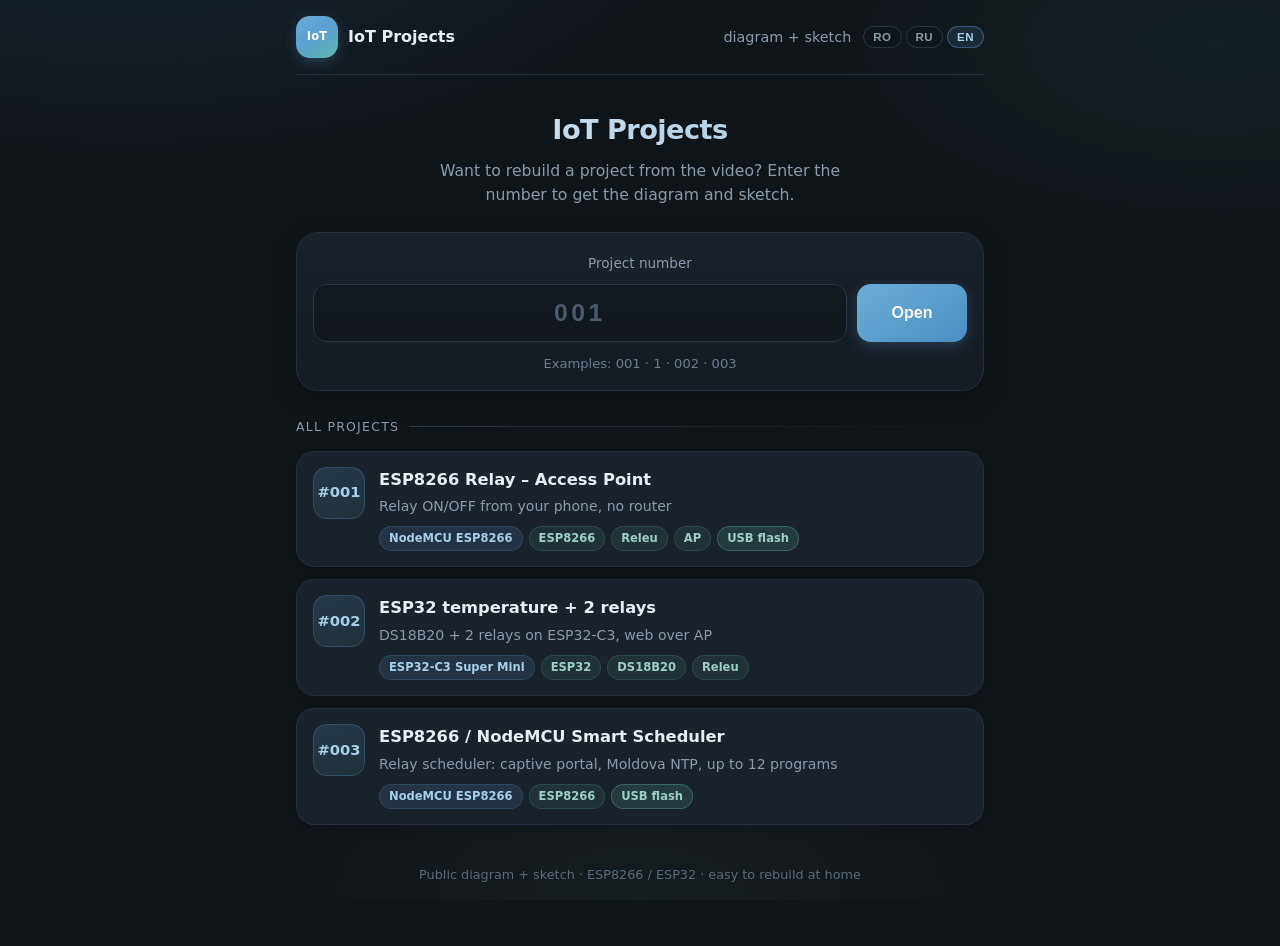
==== index.html @ 9545fb59 "Site: limbi RO, RU, EN cu selector în antet" ====
<!DOCTYPE html>
<html lang="ro">
<head>
  <meta charset="UTF-8" />
  <meta name="viewport" content="width=device-width, initial-scale=1" />
  <title>Proiecte IoT – schemă + sketch ESP</title>
  <meta name="description" content="Proiecte IoT de reprodus: schemă de cablare și sketch Arduino/ESP gata de upload. Introdu numărul proiectului din video." />
  <meta property="og:title" content="Proiecte IoT – #001 #002 #003…" />
  <meta property="og:description" content="Schemă + sketch ESP ca să reproduci proiectele din video" />
  <link rel="stylesheet" href="styles.css" />
</head>
<body>
  <div class="wrap">
    <header id="site-header"></header>

    <!-- HUB -->
    <div id="view-hub" class="view active">
      <section class="hero">
        <h1 data-i18n="hubTitle">Proiecte IoT</h1>
        <p data-i18n="hubLead">Vrei să reproduci un proiect din video? Introdu numărul și primești schema + sketch-ul.</p>
      </section>

      <div class="num-box">
        <label for="project-number" data-i18n="numLabel">Număr proiect</label>
        <div class="num-row">
          <input
            id="project-number"
            type="text"
            inputmode="numeric"
            autocomplete="off"
            placeholder="001"
            maxlength="6"
            data-i18n-aria="numAria"
            aria-label="Număr proiect"
          />
          <button type="button" id="btn-go" data-i18n="open">Deschide</button>
        </div>
        <p class="num-hint" data-i18n="examples">Exemple: 001 · 1 · 002 · 003</p>
        <p class="num-error" id="num-error"></p>
      </div>

      <div class="section-title" data-i18n="allProjects">Toate proiectele</div>
      <div class="list" id="project-list"></div>

      <p class="foot" data-i18n="foot">Schemă + sketch public · ESP8266 / ESP32 · reprodus ușor acasă</p>
    </div>

    <!-- PROJECT (filled by JS) -->
    <div id="view-project" class="view"></div>
  </div>

  <script src="projects-data.js"></script>
  <script src="i18n.js"></script>
  <script src="flash.js"></script>
  <script src="app.js"></script>
</body>
</html>
---- styles.css ----
:root {
  /* Paletă calmă, placută — slate + teal + sage */
  --bg: #0f1419;
  --bg-soft: #141b22;
  --card: #1a222c;
  --card-hover: #1f2936;
  --border: #2a3544;
  --border-soft: #243040;
  --text: #e8eef4;
  --muted: #8b9aab;
  --accent: #5b9fd4;
  --accent-soft: rgba(91, 159, 212, 0.14);
  --accent-strong: #4a8fc4;
  --teal: #5eb8a8;
  --sage: #8fbc8f;
  --amber: #d4a574;
  --pink: #d4849a;
  --green: #6bbf8a;
  --radius: 18px;
  --shadow: 0 8px 28px rgba(0, 0, 0, 0.22);
  font-family: "Segoe UI", system-ui, -apple-system, sans-serif;
}

* { box-sizing: border-box; }
html, body { margin: 0; padding: 0; }

body {
  background: var(--bg);
  color: var(--text);
  line-height: 1.55;
  min-height: 100vh;
  /* fundal lin — două nuanțe foarte blânde */
  background-image:
    radial-gradient(ellipse 80% 50% at 10% -10%, rgba(91, 159, 212, 0.12), transparent 55%),
    radial-gradient(ellipse 60% 40% at 95% 5%, rgba(94, 184, 168, 0.08), transparent 50%),
    radial-gradient(ellipse 50% 35% at 50% 100%, rgba(143, 188, 143, 0.05), transparent 55%);
  background-attachment: fixed;
}

a { color: var(--accent); text-decoration: none; }
a:hover { text-decoration: underline; }

.wrap {
  max-width: 720px;
  margin: 0 auto;
  padding: 0 16px 48px;
  position: relative;
}

/* Header */
.top {
  display: flex;
  align-items: center;
  justify-content: space-between;
  gap: 12px;
  padding: 16px 0;
  border-bottom: 1px solid var(--border-soft);
  margin-bottom: 22px;
}
.brand {
  display: flex;
  align-items: center;
  gap: 10px;
  color: inherit;
  font-weight: 700;
  text-decoration: none;
}
.brand:hover { text-decoration: none; }
.logo {
  width: 42px;
  height: 42px;
  border-radius: 14px;
  display: grid;
  place-items: center;
  font-size: 0.72rem;
  font-weight: 800;
  letter-spacing: 0.02em;
  background: linear-gradient(145deg, #6baed9 0%, #5b9fd4 45%, #5eb8a8 100%);
  color: #fff;
  box-shadow: 0 4px 14px rgba(91, 159, 212, 0.28);
}
.back-link { color: var(--muted); font-size: 0.9rem; }
.top-right {
  display: flex;
  align-items: center;
  gap: 12px;
  flex-wrap: wrap;
  justify-content: flex-end;
}
.lang-switch {
  display: flex;
  gap: 4px;
}
.lang-btn {
  border: 1px solid var(--border);
  background: rgba(15, 20, 25, 0.45);
  color: var(--muted);
  border-radius: 999px;
  padding: 4px 9px;
  font-size: 0.72rem;
  font-weight: 750;
  letter-spacing: 0.04em;
  cursor: pointer;
}
.lang-btn:hover { color: var(--text); border-color: rgba(91, 159, 212, 0.4); }
.lang-btn.is-on {
  color: #a8cfe8;
  background: var(--accent-soft);
  border-color: rgba(91, 159, 212, 0.4);
}

/* ── Hub hero ── */
.hero {
  text-align: center;
  padding: 12px 0 6px;
  position: relative;
}
.hero h1 {
  margin: 0 0 8px;
  font-size: 1.7rem;
  font-weight: 750;
  letter-spacing: -0.02em;
  background: linear-gradient(120deg, #e8eef4 0%, #b8d4ea 55%, #a8d8ce 100%);
  -webkit-background-clip: text;
  background-clip: text;
  color: transparent;
}
@supports not (background-clip: text) {
  .hero h1 { color: var(--text); background: none; }
}
.hero p {
  margin: 0 auto 18px;
  color: var(--muted);
  font-size: 0.98rem;
  max-width: 28em;
  line-height: 1.55;
}

/* Number box */
.num-box {
  background: linear-gradient(180deg, var(--card) 0%, var(--bg-soft) 100%);
  border: 1px solid var(--border-soft);
  border-radius: 22px;
  padding: 20px 16px 16px;
  margin-bottom: 26px;
  box-shadow: var(--shadow);
}
.num-box label {
  display: block;
  font-size: 0.85rem;
  color: var(--muted);
  margin-bottom: 10px;
  text-align: center;
}
.num-row {
  display: flex;
  gap: 10px;
  align-items: stretch;
}
.num-row input {
  flex: 1;
  font-size: 1.55rem;
  font-weight: 700;
  letter-spacing: 0.14em;
  text-align: center;
  padding: 14px 12px;
  border-radius: 14px;
  border: 1px solid var(--border);
  background: rgba(15, 20, 25, 0.65);
  color: var(--text);
  outline: none;
  transition: border-color 0.15s, box-shadow 0.15s;
}
.num-row input:focus {
  border-color: var(--accent);
  box-shadow: 0 0 0 3px var(--accent-soft);
}
.num-row input::placeholder { color: #4a5a6a; letter-spacing: 0.14em; }
.num-row button {
  min-width: 110px;
  border: 0;
  border-radius: 14px;
  background: linear-gradient(145deg, #6baed9, var(--accent-strong));
  color: #fff;
  font-weight: 700;
  font-size: 1rem;
  cursor: pointer;
  padding: 0 16px;
  box-shadow: 0 4px 14px rgba(91, 159, 212, 0.25);
  transition: filter 0.15s, transform 0.12s;
}
.num-row button:hover { filter: brightness(1.06); }
.num-row button:active { transform: scale(0.98); }
.num-hint {
  margin: 12px 0 0;
  text-align: center;
  font-size: 0.82rem;
  color: #6b7c8e;
}
.num-error {
  margin: 10px 0 0;
  text-align: center;
  color: var(--pink);
  font-size: 0.9rem;
  display: none;
}
.num-error.show { display: block; }

/* Project cards */
.section-title {
  display: flex;
  align-items: center;
  gap: 10px;
  font-size: 0.78rem;
  text-transform: uppercase;
  letter-spacing: 0.1em;
  color: var(--muted);
  margin: 4px 0 14px;
}
.section-title::after {
  content: "";
  flex: 1;
  height: 1px;
  background: linear-gradient(90deg, var(--border), transparent);
}

.list { display: flex; flex-direction: column; gap: 12px; }

.card {
  display: flex;
  gap: 14px;
  align-items: flex-start;
  padding: 15px 16px;
  background: var(--card);
  border: 1px solid var(--border-soft);
  border-radius: var(--radius);
  color: inherit;
  text-decoration: none;
  transition: border-color 0.18s, transform 0.18s, background 0.18s, box-shadow 0.18s;
  box-shadow: 0 2px 10px rgba(0, 0, 0, 0.12);
}
.card:hover {
  border-color: rgba(91, 159, 212, 0.35);
  background: var(--card-hover);
  transform: translateY(-2px);
  box-shadow: 0 8px 22px rgba(0, 0, 0, 0.18);
  text-decoration: none;
}
.badge-num {
  flex-shrink: 0;
  min-width: 52px;
  height: 52px;
  border-radius: 14px;
  display: grid;
  place-items: center;
  font-weight: 800;
  font-size: 0.92rem;
  background: linear-gradient(160deg, rgba(91, 159, 212, 0.18), rgba(94, 184, 168, 0.1));
  color: #a8cfe8;
  border: 1px solid rgba(91, 159, 212, 0.25);
}
.card-body { flex: 1; min-width: 0; }
.card h2 {
  margin: 0 0 4px;
  font-size: 1.02rem;
  font-weight: 650;
  color: var(--text);
}
.card p { margin: 0; color: var(--muted); font-size: 0.88rem; }
.card .meta {
  margin-top: 8px;
  display: flex;
  flex-wrap: wrap;
  gap: 6px;
  align-items: center;
}
.tag-pill {
  display: inline-block;
  font-size: 0.72rem;
  font-weight: 600;
  padding: 3px 9px;
  border-radius: 999px;
  background: rgba(94, 184, 168, 0.1);
  color: #9ecfc4;
  border: 1px solid rgba(94, 184, 168, 0.18);
}
.tag-pill.board {
  background: var(--accent-soft);
  color: #a8cfe8;
  border-color: rgba(91, 159, 212, 0.2);
}

/* Project page */
.proj-head { margin-bottom: 16px; }
.proj-num {
  display: inline-block;
  font-size: 0.8rem;
  font-weight: 800;
  letter-spacing: 0.06em;
  color: #a8cfe8;
  background: var(--accent-soft);
  border: 1px solid rgba(91, 159, 212, 0.25);
  padding: 5px 12px;
  border-radius: 999px;
  margin-bottom: 10px;
}
.proj-head h1 { margin: 0 0 6px; font-size: 1.45rem; }
.proj-head .sub { margin: 0; color: var(--muted); }

.panel {
  background: var(--card);
  border: 1px solid var(--border-soft);
  border-radius: var(--radius);
  padding: 14px 16px;
  margin-bottom: 12px;
  box-shadow: 0 2px 10px rgba(0, 0, 0, 0.1);
}
.panel h2 {
  margin: 0 0 10px;
  font-size: 1.02rem;
  color: #d0dbe6;
}
.schema-img-wrap {
  margin: 0 0 12px;
  border-radius: 12px;
  overflow: hidden;
  border: 1px solid var(--border);
  background: #0f1419;
}
.schema-img {
  display: block;
  width: 100%;
  max-height: 420px;
  object-fit: contain;
  background: #0f1419;
}
.panel h3 {
  margin: 14px 0 8px;
  font-size: 0.92rem;
  color: #c5d0db;
}

table {
  width: 100%;
  border-collapse: collapse;
  font-size: 0.88rem;
}
th, td {
  border: 1px solid var(--border);
  padding: 8px 10px;
  text-align: left;
}
th { background: rgba(15, 20, 25, 0.55); color: #c5d0db; }
code, td code { color: #8ec8e8; font-size: 0.86rem; }

.steps { list-style: none; padding: 0; margin: 0; counter-reset: s; }
.steps li {
  counter-increment: s;
  position: relative;
  padding: 10px 10px 10px 44px;
  margin: 6px 0;
  background: rgba(15, 20, 25, 0.45);
  border: 1px solid var(--border-soft);
  border-radius: 12px;
  color: var(--muted);
  font-size: 0.9rem;
}
.steps li::before {
  content: counter(s);
  position: absolute;
  left: 10px;
  top: 50%;
  transform: translateY(-50%);
  width: 24px;
  height: 24px;
  border-radius: 50%;
  background: linear-gradient(145deg, #6baed9, var(--accent-strong));
  color: #fff;
  font-size: 12px;
  font-weight: 700;
  display: grid;
  place-items: center;
}

.note {
  margin-top: 10px;
  padding: 8px 12px;
  border-left: 3px solid var(--accent);
  background: var(--accent-soft);
  border-radius: 0 10px 10px 0;
  color: var(--muted);
  font-size: 0.88rem;
}
.warn {
  border-left-color: var(--pink);
  background: rgba(212, 132, 154, 0.1);
}

.code-head {
  display: flex;
  justify-content: space-between;
  align-items: center;
  gap: 8px;
  flex-wrap: wrap;
  margin-bottom: 8px;
}
.btn {
  border: 0;
  border-radius: 10px;
  padding: 9px 12px;
  font-weight: 700;
  cursor: pointer;
  background: linear-gradient(145deg, #6baed9, var(--accent-strong));
  color: #fff;
  font-size: 0.88rem;
}
.btn:hover { filter: brightness(1.06); }
.btn.ghost {
  background: transparent;
  border: 1px solid rgba(91, 159, 212, 0.4);
  color: var(--accent);
}
pre {
  margin: 0;
  background: #0a0e12;
  border: 1px solid var(--border);
  border-radius: 12px;
  padding: 12px;
  overflow-x: auto;
  font-size: 0.75rem;
  line-height: 1.45;
  color: #c5d0db;
  max-height: 420px;
}
.tabs { display: flex; gap: 8px; flex-wrap: wrap; margin-bottom: 10px; }
.tab {
  border: 1px solid var(--border);
  background: rgba(15, 20, 25, 0.5);
  color: var(--muted);
  border-radius: 999px;
  padding: 7px 12px;
  font-weight: 600;
  font-size: 0.84rem;
  cursor: pointer;
}
.tab.active {
  border-color: var(--accent);
  color: #a8cfe8;
  background: var(--accent-soft);
}
.hidden { display: none !important; }
.view { display: none; }
.view.active { display: block; }

.foot {
  margin-top: 32px;
  text-align: center;
  color: #5a6b7c;
  font-size: 0.8rem;
  padding-top: 8px;
}

/* Flash pe ESP — panou vizibil sus pe pagina proiectului */
.flash-panel {
  border: 1px solid rgba(94, 184, 168, 0.35) !important;
  background: linear-gradient(
    160deg,
    rgba(94, 184, 168, 0.12) 0%,
    var(--card) 55%
  ) !important;
  margin-bottom: 16px;
}
.flash-panel h2 {
  color: #b8e6dc !important;
  font-size: 1.1rem !important;
}
.flash-panel .flash-note {
  margin: 0 0 12px;
  color: var(--muted);
  font-size: 0.9rem;
  line-height: 1.5;
}
.flash-panel.flash-missing {
  border-style: dashed !important;
  border-color: var(--border) !important;
  background: var(--card) !important;
  opacity: 0.95;
}
.flash-meta {
  display: flex;
  flex-wrap: wrap;
  gap: 8px;
  margin-bottom: 14px;
}
.flash-actions {
  display: flex;
  flex-wrap: wrap;
  gap: 14px;
  align-items: stretch;
  margin-top: 4px;
}
.flash-action-main {
  flex: 1 1 220px;
  min-width: 200px;
}
.driver-box {
  flex: 1 1 240px;
  min-width: 220px;
  padding: 12px 14px;
  border-radius: 14px;
  border: 1px solid rgba(91, 159, 212, 0.28);
  background: rgba(15, 20, 25, 0.4);
}
.driver-kicker {
  font-size: 0.72rem;
  text-transform: uppercase;
  letter-spacing: 0.06em;
  color: #8b9aab;
  margin-bottom: 4px;
}
.driver-title {
  font-weight: 750;
  font-size: 1rem;
  color: #d0e8f6;
}
.driver-board {
  margin: 4px 0 0;
  font-size: 0.82rem;
  color: #9ecfc4;
}
.driver-hint {
  margin: 8px 0 10px;
  font-size: 0.82rem;
  color: var(--muted);
  line-height: 1.45;
}
a.driver-btn {
  display: inline-block;
  margin: 0 0 8px;
  text-decoration: none;
}
a.driver-btn:hover {
  text-decoration: none;
}
.driver-ok {
  margin: 0 0 8px;
  font-size: 0.86rem;
  color: #9ecfc4;
}
.driver-alts {
  margin: 8px 0 0;
  font-size: 0.78rem;
  color: #6b7c8e;
  line-height: 1.45;
}
.driver-alts a {
  color: var(--accent);
}

.flash-install-host {
  margin: 10px 0 6px;
  min-height: 48px;
}
.flash-btn,
esp-web-install-button {
  display: inline-block;
}
button.flash-btn,
.flash-btn {
  min-width: 200px;
  padding: 14px 22px !important;
  font-size: 1.05rem !important;
  font-weight: 800 !important;
  border: 0 !important;
  border-radius: 14px !important;
  color: #042f2e !important;
  background: linear-gradient(145deg, #7dd3c4, #5eb8a8) !important;
  box-shadow: 0 6px 18px rgba(94, 184, 168, 0.35) !important;
  cursor: pointer;
}
button.flash-btn:hover,
.flash-btn:hover {
  filter: brightness(1.06);
}
button.flash-btn:disabled {
  opacity: 0.65;
  cursor: wait;
}
.flash-hint {
  margin: 10px 0 0;
  font-size: 0.84rem;
  color: #6b7c8e;
}
.flash-dl {
  margin: 10px 0 0;
  font-size: 0.82rem;
  color: #6b7c8e;
}
.flash-dl a {
  color: var(--teal);
}
.tag-pill.flash-badge {
  background: rgba(94, 184, 168, 0.16);
  color: #9ecfc4;
  border-color: rgba(94, 184, 168, 0.35);
}
/* esp-web-tools custom element */
esp-web-install-button {
  display: inline-block;
}
esp-web-install-button button[slot="activate"] {
  cursor: pointer;
}

/* soft reduce motion */
@media (prefers-reduced-motion: reduce) {
  .card, .num-row button {
    transition: none;
  }
}
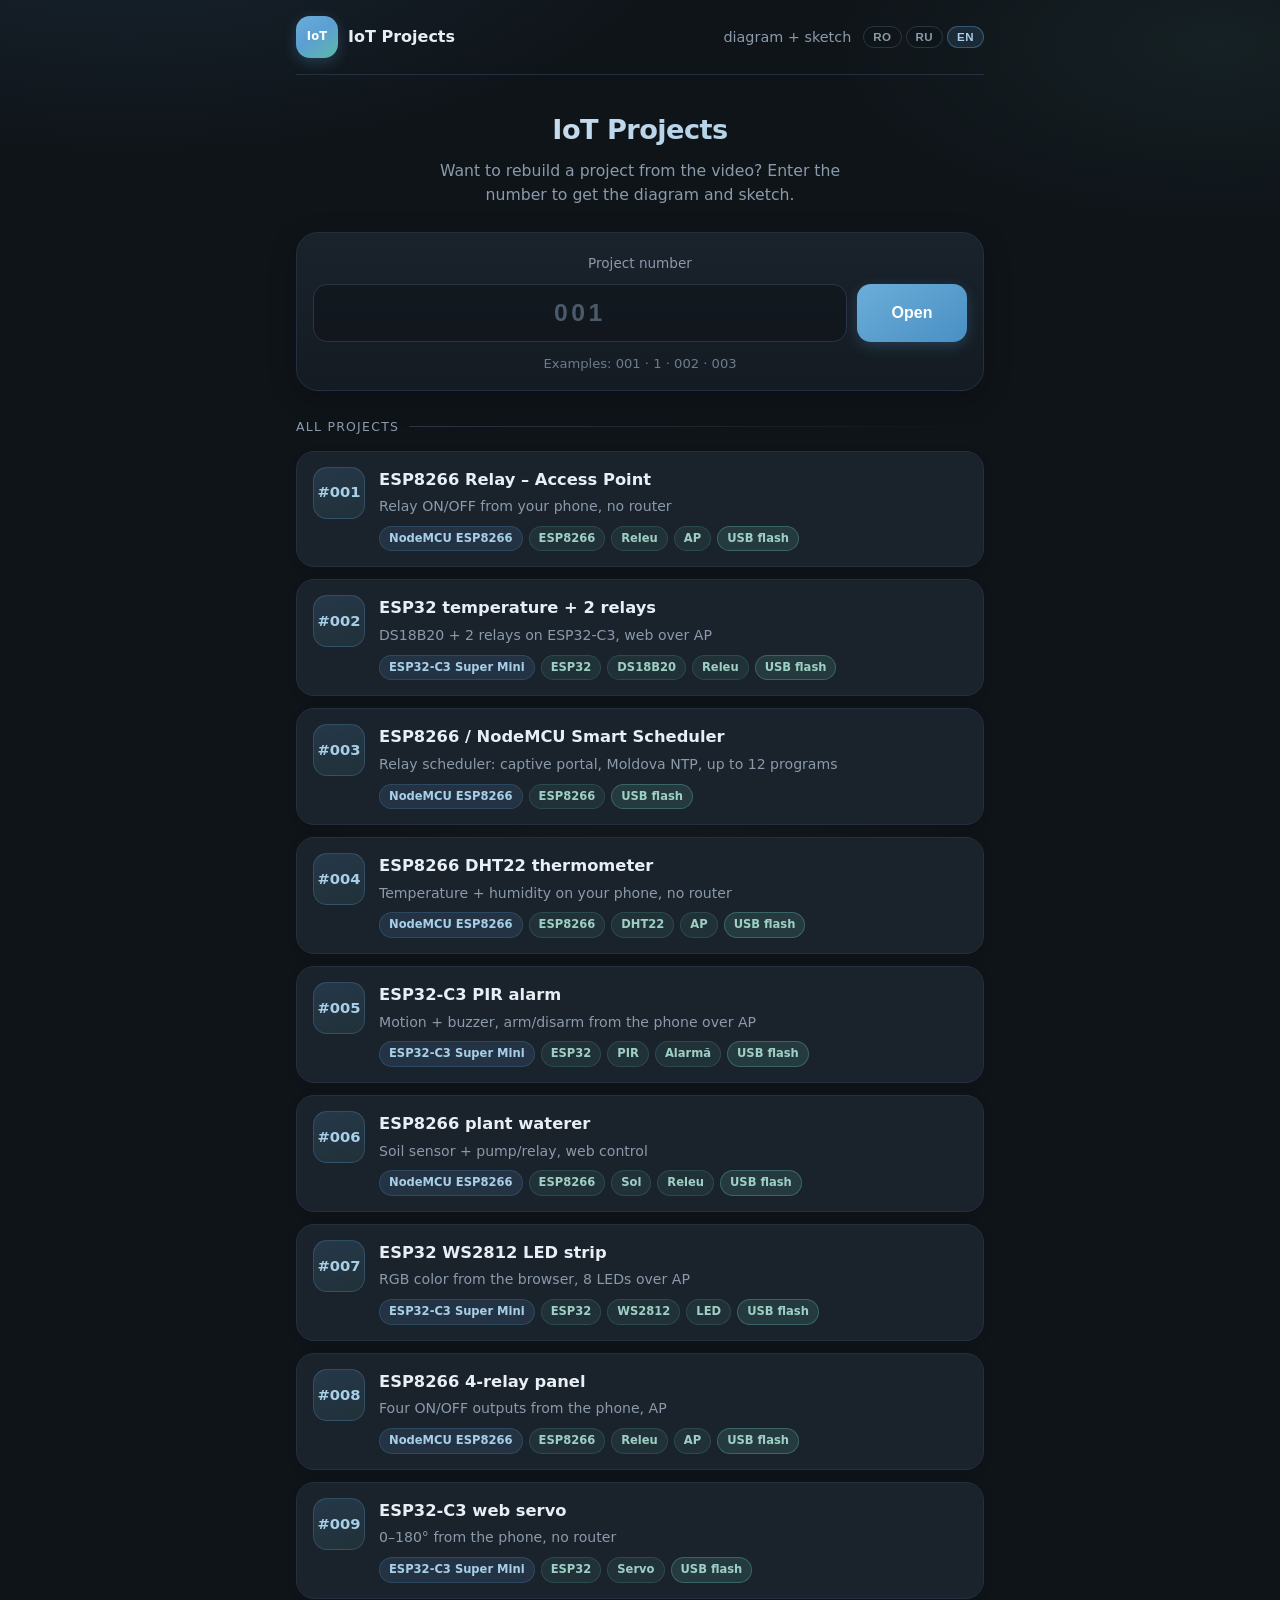
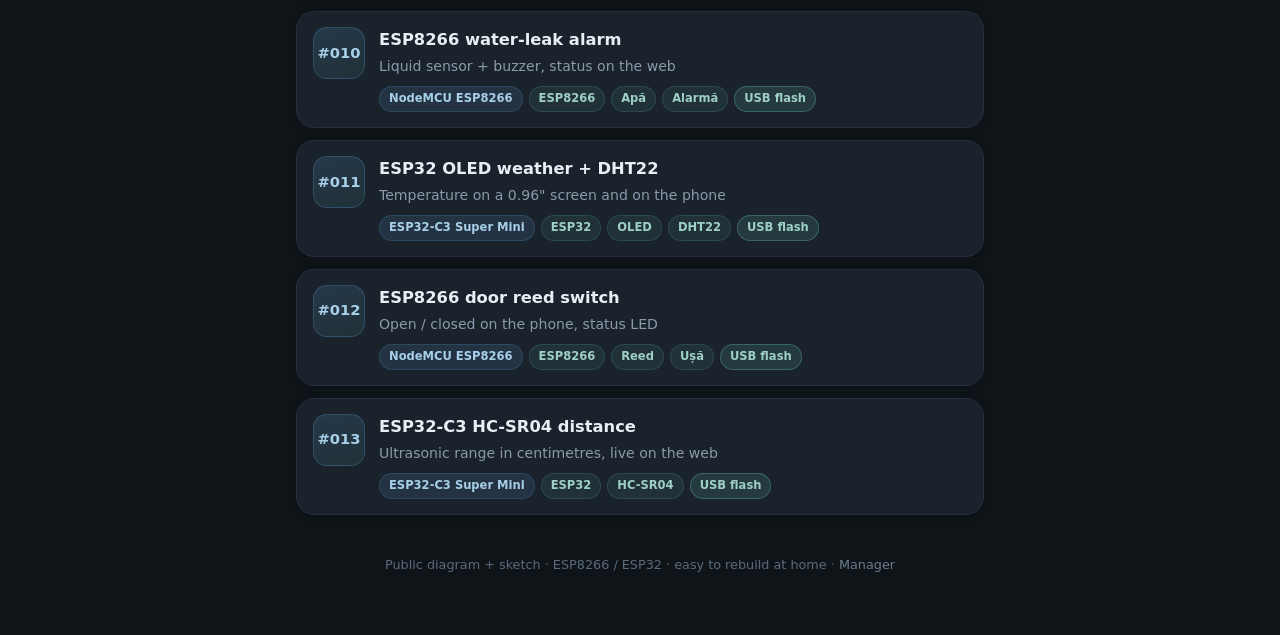
==== commit 9591815c: "Site: descarca Manager Python de pe #/admin cu parola" ====
--- a/index.html
+++ b/index.html
@@ -42,11 +42,39 @@
       <div class="section-title" data-i18n="allProjects">Toate proiectele</div>
       <div class="list" id="project-list"></div>
 
-      <p class="foot" data-i18n="foot">Schemă + sketch public · ESP8266 / ESP32 · reprodus ușor acasă</p>
+      <p class="foot">
+        <span data-i18n="foot">Schemă + sketch public · ESP8266 / ESP32 · reprodus ușor acasă</span>
+        <span class="foot-sep"> · </span>
+        <a href="#/admin" data-i18n="adminLink">Manager</a>
+      </p>
     </div>
 
     <!-- PROJECT (filled by JS) -->
     <div id="view-project" class="view"></div>
+
+    <!-- ADMIN: descărcare Manager Python -->
+    <div id="view-admin" class="view">
+      <section class="hero">
+        <h1 data-i18n="adminTitle">Manager Python</h1>
+        <p data-i18n="adminLead">Descarcă programul cu care editezi site-ul. Introdu parola.</p>
+      </section>
+      <div class="num-box admin-box">
+        <label for="admin-pass" data-i18n="adminPassLabel">Parolă</label>
+        <div class="num-row">
+          <input
+            id="admin-pass"
+            type="password"
+            autocomplete="current-password"
+            data-i18n-aria="adminPassLabel"
+            aria-label="Parolă"
+          />
+          <button type="button" id="btn-admin-dl" data-i18n="adminDownload">Descarcă</button>
+        </div>
+        <p class="num-error" id="admin-error"></p>
+        <p class="num-hint" id="admin-ok" hidden></p>
+      </div>
+      <p class="foot"><a href="#/" data-i18n="adminBack">← Înapoi la proiecte</a></p>
+    </div>
   </div>
 
   <script src="projects-data.js"></script>
--- a/styles.css
+++ b/styles.css
@@ -459,6 +459,17 @@
   font-size: 0.8rem;
   padding-top: 8px;
 }
+.foot a { color: #6b7c8e; }
+.foot a:hover { color: var(--accent); }
+.foot-sep { opacity: 0.7; }
+
+.admin-box .num-row input {
+  letter-spacing: 0.08em;
+  font-size: 1.15rem;
+  font-weight: 600;
+  text-align: left;
+  padding-left: 16px;
+}
 
 /* Flash pe ESP — panou vizibil sus pe pagina proiectului */
 .flash-panel {
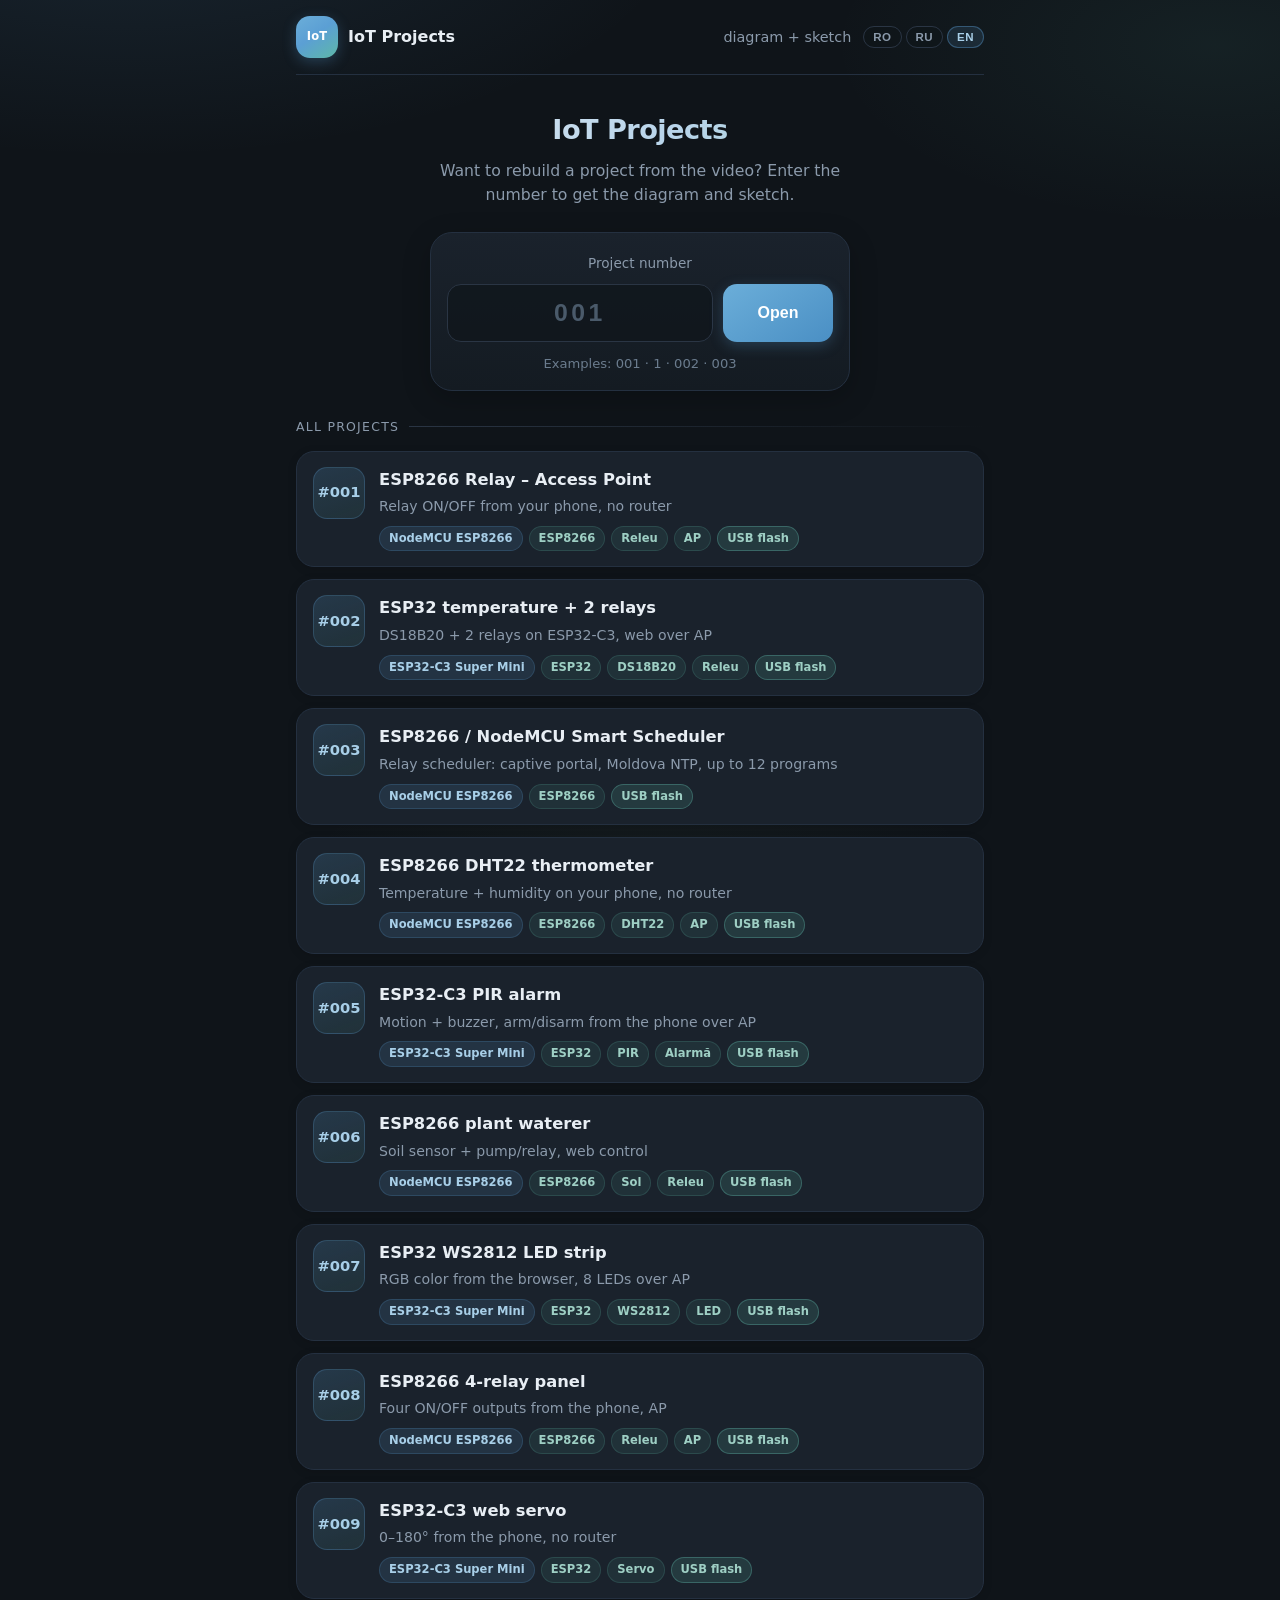
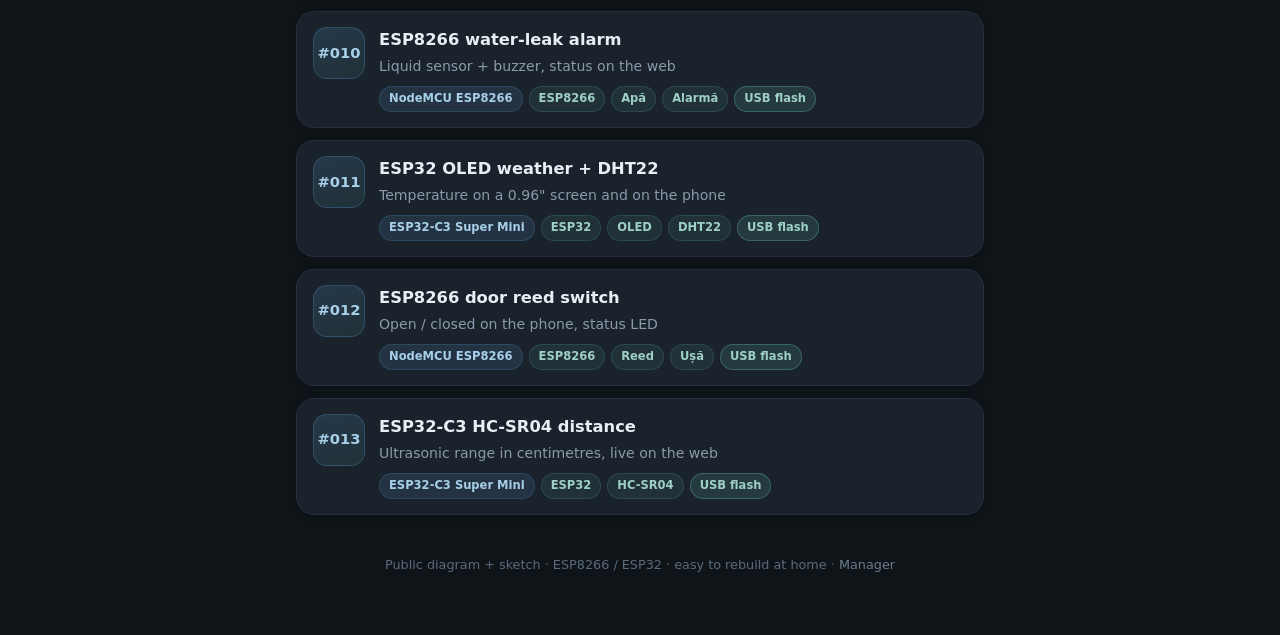
==== commit 5988dceb: "Mobil: casuta cautare proiect mai ingusta si centrata" ====
--- a/index.html
+++ b/index.html
@@ -7,7 +7,7 @@
   <meta name="description" content="Proiecte IoT de reprodus: schemă de cablare și sketch Arduino/ESP gata de upload. Introdu numărul proiectului din video." />
   <meta property="og:title" content="Proiecte IoT – #001 #002 #003…" />
   <meta property="og:description" content="Schemă + sketch ESP ca să reproduci proiectele din video" />
-  <link rel="stylesheet" href="styles.css" />
+  <link rel="stylesheet" href="styles.css?v=3" />
 </head>
 <body>
   <div class="wrap">
--- a/styles.css
+++ b/styles.css
@@ -22,7 +22,12 @@
 }
 
 * { box-sizing: border-box; }
-html, body { margin: 0; padding: 0; }
+html, body {
+  margin: 0;
+  padding: 0;
+  max-width: 100%;
+  overflow-x: hidden;
+}
 
 body {
   background: var(--bg);
@@ -42,6 +47,7 @@
 
 .wrap {
   max-width: 720px;
+  width: 100%;
   margin: 0 auto;
   padding: 0 16px 48px;
   position: relative;
@@ -142,7 +148,9 @@
   border: 1px solid var(--border-soft);
   border-radius: 22px;
   padding: 20px 16px 16px;
-  margin-bottom: 26px;
+  margin: 0 auto 26px;
+  max-width: 420px;
+  width: 100%;
   box-shadow: var(--shadow);
 }
 .num-box label {
@@ -159,6 +167,7 @@
 }
 .num-row input {
   flex: 1;
+  min-width: 0;
   font-size: 1.55rem;
   font-weight: 700;
   letter-spacing: 0.14em;
@@ -623,6 +632,54 @@
   cursor: pointer;
 }
 
+/* Telefon: căsuță îngustă, centrată; număr și Deschide pe coloană */
+@media (max-width: 560px) {
+  body { background-attachment: scroll; }
+  .wrap { padding-left: 16px; padding-right: 16px; }
+  .top {
+    flex-wrap: wrap;
+    gap: 8px;
+  }
+  .back-link { font-size: 0.8rem; }
+  .hero h1 { font-size: 1.4rem; }
+  .hero p { font-size: 0.9rem; margin-bottom: 14px; }
+  .num-box {
+    max-width: 280px;
+    padding: 14px 12px 12px;
+    border-radius: 16px;
+  }
+  .num-row {
+    flex-direction: column;
+    gap: 8px;
+  }
+  .num-row input {
+    width: 100%;
+    font-size: 1.2rem;
+    letter-spacing: 0.08em;
+    padding: 12px 10px;
+  }
+  .num-row button {
+    width: 100%;
+    min-width: 0;
+    min-height: 44px;
+    padding: 10px 14px;
+    font-size: 0.95rem;
+  }
+  .num-hint {
+    font-size: 0.75rem;
+    line-height: 1.45;
+    padding: 0;
+  }
+  .admin-box {
+    max-width: 280px;
+  }
+  .admin-box .num-row input {
+    text-align: left;
+    letter-spacing: 0.04em;
+    font-size: 1rem;
+  }
+}
+
 /* soft reduce motion */
 @media (prefers-reduced-motion: reduce) {
   .card, .num-row button {
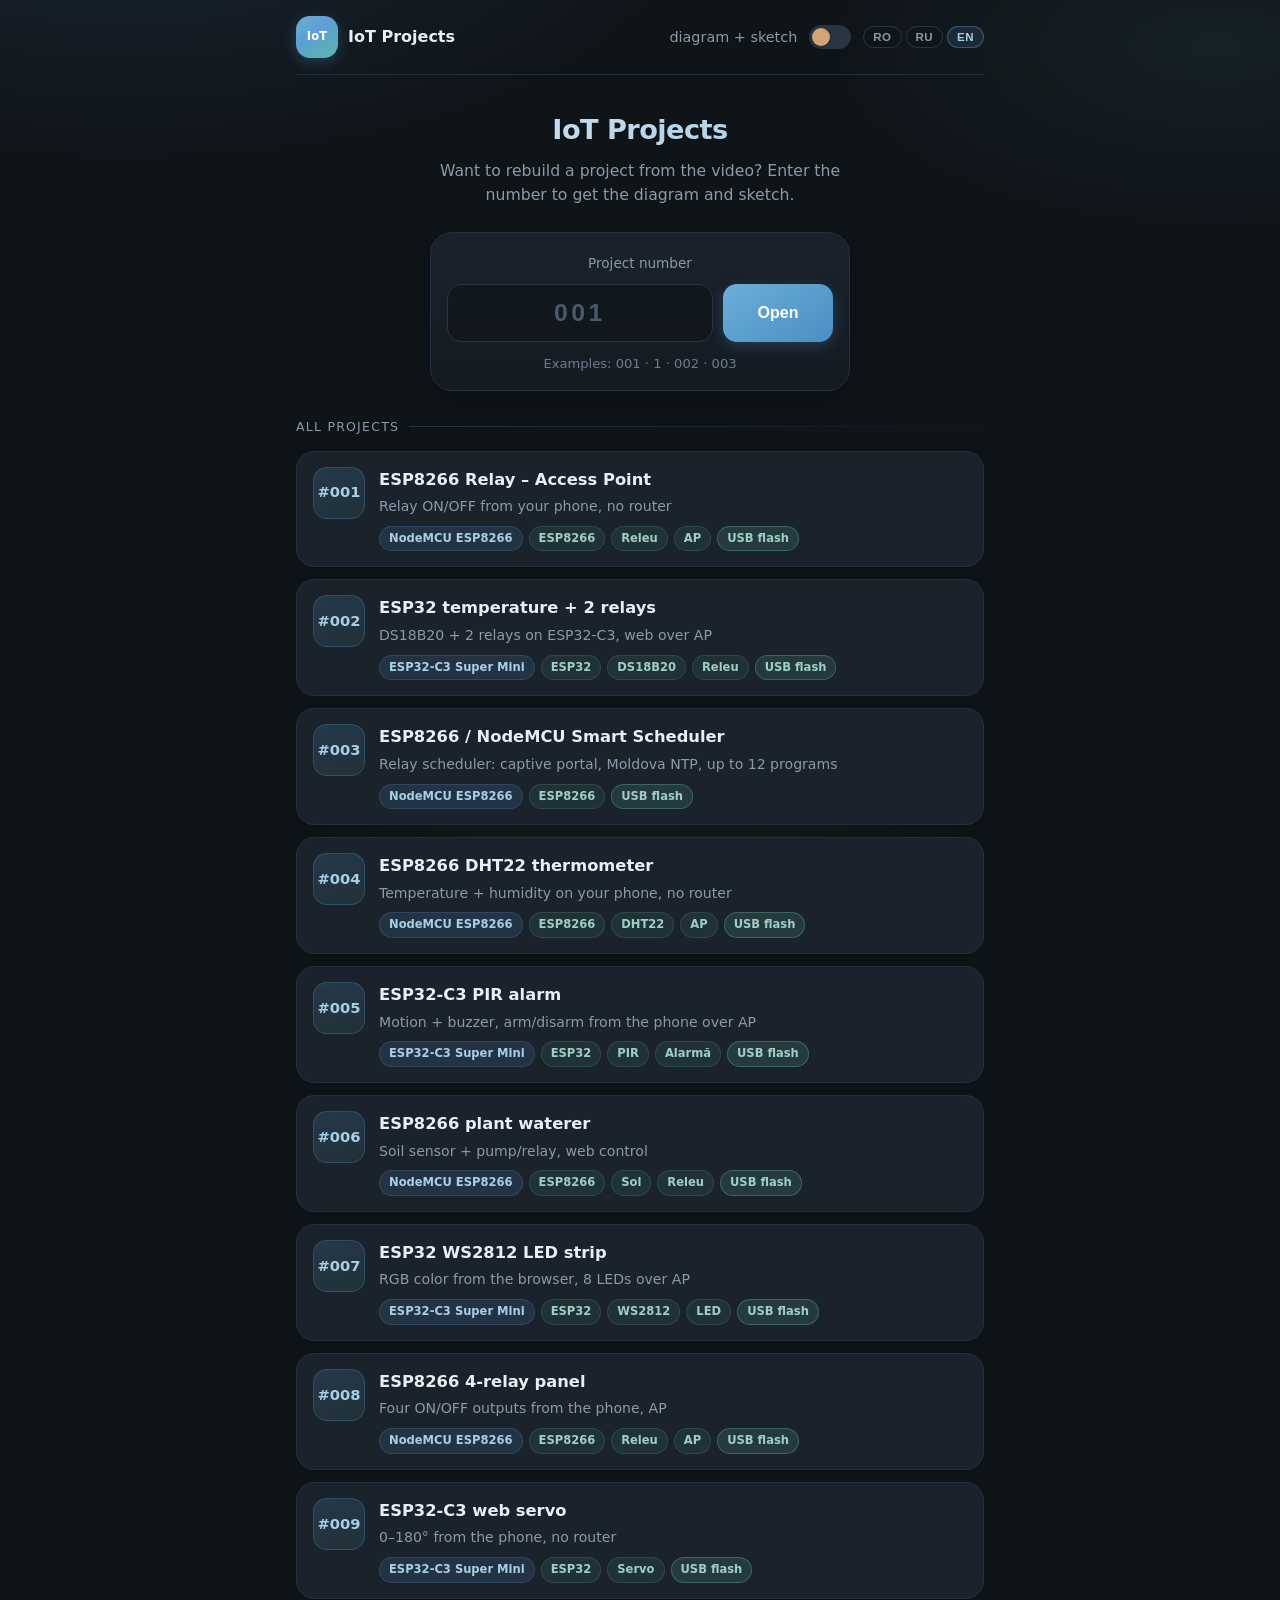
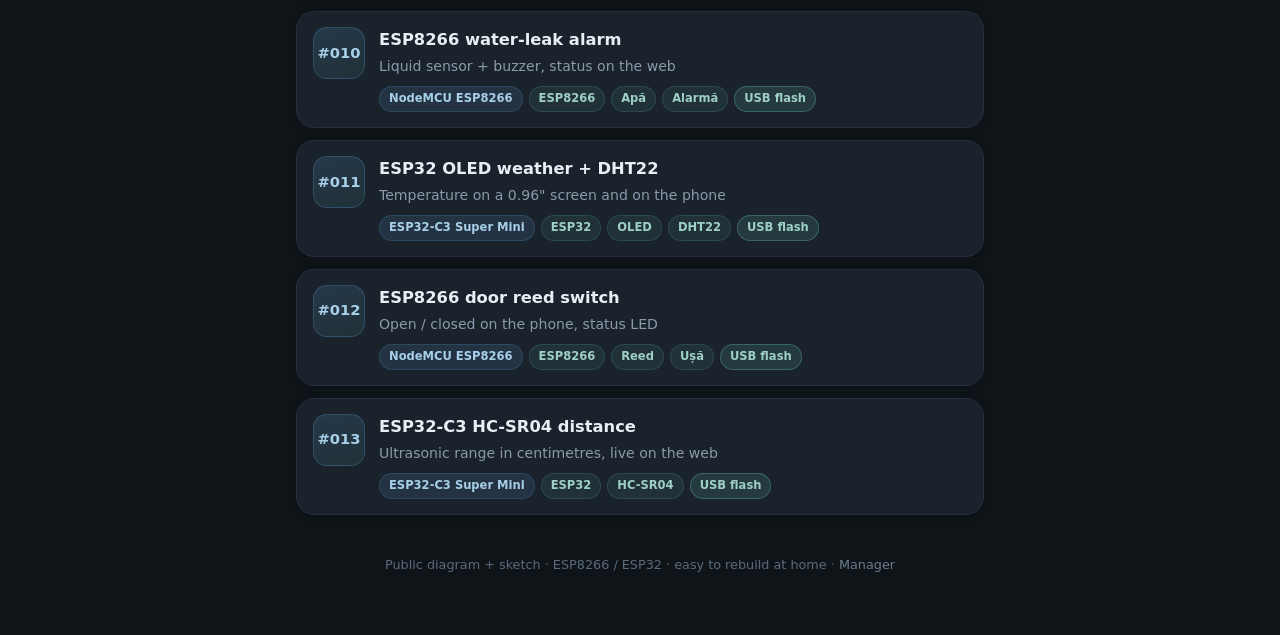
==== commit 03ab1d3b: "Tema vesela cu foto ESP/Arduino si intrerupator in antet" ====
--- a/index.html
+++ b/index.html
@@ -7,9 +7,24 @@
   <meta name="description" content="Proiecte IoT de reprodus: schemă de cablare și sketch Arduino/ESP gata de upload. Introdu numărul proiectului din video." />
   <meta property="og:title" content="Proiecte IoT – #001 #002 #003…" />
   <meta property="og:description" content="Schemă + sketch ESP ca să reproduci proiectele din video" />
-  <link rel="stylesheet" href="styles.css?v=3" />
+  <link rel="stylesheet" href="styles.css?v=4" />
+  <script>
+    try {
+      if (localStorage.getItem("iot-theme") === "fun") {
+        document.documentElement.classList.add("theme-fun");
+      }
+    } catch (e) {}
+  </script>
 </head>
 <body>
+  <div id="theme-decor" class="theme-decor" aria-hidden="true">
+    <img class="deco d1" src="images/theme/esp8266.jpg" alt="" />
+    <img class="deco d2" src="images/theme/arduino.jpg" alt="" />
+    <img class="deco d3" src="images/theme/dht22.jpg" alt="" />
+    <img class="deco d4" src="images/theme/esp32.jpg" alt="" />
+    <img class="deco d5" src="images/theme/relay.jpg" alt="" />
+    <img class="deco d6" src="images/theme/hcsr04.jpg" alt="" />
+  </div>
   <div class="wrap">
     <header id="site-header"></header>
 
--- a/styles.css
+++ b/styles.css
@@ -115,6 +115,69 @@
   border-color: rgba(91, 159, 212, 0.4);
 }
 
+/* Întrerupător temă */
+.theme-switch {
+  border: 0;
+  background: transparent;
+  padding: 0;
+  cursor: pointer;
+  flex-shrink: 0;
+}
+.theme-switch-track {
+  display: block;
+  width: 42px;
+  height: 24px;
+  border-radius: 999px;
+  background: #2a3544;
+  border: 1px solid var(--border);
+  position: relative;
+  transition: background 0.2s, border-color 0.2s;
+}
+.theme-switch-knob {
+  position: absolute;
+  top: 2px;
+  left: 2px;
+  width: 18px;
+  height: 18px;
+  border-radius: 50%;
+  background: #d4a574;
+  box-shadow: 0 1px 4px rgba(0, 0, 0, 0.25);
+  transition: transform 0.2s, background 0.2s;
+}
+.theme-switch[aria-pressed="true"] .theme-switch-track {
+  background: #f2b84b;
+  border-color: #e09a2b;
+}
+.theme-switch[aria-pressed="true"] .theme-switch-knob {
+  transform: translateX(18px);
+  background: #fff8e7;
+}
+
+/* Foto decorative — doar tema veselă */
+.theme-decor {
+  display: none;
+  pointer-events: none;
+}
+html.theme-fun .theme-decor { display: block; }
+.theme-decor .deco {
+  position: fixed;
+  width: 118px;
+  height: 118px;
+  object-fit: cover;
+  border-radius: 22px;
+  box-shadow: 0 10px 24px rgba(80, 40, 10, 0.18);
+  border: 3px solid rgba(255, 255, 255, 0.85);
+  z-index: 0;
+  opacity: 0.92;
+}
+.deco.d1 { top: 86px; left: 18px; transform: rotate(-11deg); }
+.deco.d2 { top: 38%; left: 10px; transform: rotate(8deg); }
+.deco.d3 { bottom: 48px; left: 28px; transform: rotate(-6deg); }
+.deco.d4 { top: 92px; right: 16px; transform: rotate(10deg); }
+.deco.d5 { top: 42%; right: 12px; transform: rotate(-9deg); }
+.deco.d6 { bottom: 40px; right: 22px; transform: rotate(7deg); }
+.wrap { z-index: 1; }
+
 /* ── Hub hero ── */
 .hero {
   text-align: center;
@@ -632,6 +695,91 @@
   cursor: pointer;
 }
 
+/* Temă veselă — paletă caldă + foto în jur */
+html.theme-fun {
+  --bg: #fff4e4;
+  --bg-soft: #ffe7c8;
+  --card: #fffaf2;
+  --card-hover: #fff1dc;
+  --border: #f0c99a;
+  --border-soft: #f6d7b0;
+  --text: #2d2118;
+  --muted: #7a6454;
+  --accent: #e07a3d;
+  --accent-soft: rgba(224, 122, 61, 0.16);
+  --accent-strong: #d06528;
+  --teal: #2bb3a0;
+  --sage: #7cbc6a;
+  --amber: #f0a12e;
+  --pink: #e85d8a;
+  --green: #3caf6e;
+  --shadow: 0 8px 24px rgba(160, 90, 20, 0.12);
+}
+html.theme-fun body {
+  background-image:
+    radial-gradient(ellipse 70% 45% at 8% 0%, rgba(255, 186, 80, 0.35), transparent 55%),
+    radial-gradient(ellipse 55% 40% at 96% 8%, rgba(255, 140, 160, 0.22), transparent 50%),
+    radial-gradient(ellipse 50% 35% at 50% 100%, rgba(120, 210, 180, 0.22), transparent 55%);
+  background-attachment: scroll;
+}
+html.theme-fun .hero h1 {
+  background: linear-gradient(120deg, #e07a3d 0%, #f0a12e 50%, #e85d8a 100%);
+  -webkit-background-clip: text;
+  background-clip: text;
+  color: transparent;
+}
+html.theme-fun .logo {
+  background: linear-gradient(145deg, #f0a12e 0%, #e07a3d 50%, #e85d8a 100%);
+  box-shadow: 0 4px 14px rgba(224, 122, 61, 0.35);
+}
+html.theme-fun .lang-btn {
+  background: rgba(255, 250, 242, 0.7);
+  color: var(--muted);
+}
+html.theme-fun .lang-btn.is-on {
+  color: #b84e18;
+  background: var(--accent-soft);
+  border-color: rgba(224, 122, 61, 0.4);
+}
+html.theme-fun .num-row button {
+  background: linear-gradient(145deg, #f0a12e, #e07a3d);
+  box-shadow: 0 4px 14px rgba(224, 122, 61, 0.28);
+}
+html.theme-fun .badge-num {
+  background: linear-gradient(160deg, rgba(240, 161, 46, 0.28), rgba(232, 93, 138, 0.14));
+  color: #c45a18;
+  border-color: rgba(224, 122, 61, 0.3);
+}
+html.theme-fun .tag-pill {
+  background: rgba(43, 179, 160, 0.12);
+  color: #1f8a7a;
+  border-color: rgba(43, 179, 160, 0.22);
+}
+html.theme-fun .tag-pill.board {
+  background: var(--accent-soft);
+  color: #b84e18;
+}
+html.theme-fun .tag-pill.flash-badge {
+  background: rgba(43, 179, 160, 0.16);
+  color: #1a7d6e;
+  border-color: rgba(43, 179, 160, 0.35);
+}
+html.theme-fun .card:hover {
+  border-color: rgba(224, 122, 61, 0.45);
+}
+html.theme-fun .foot,
+html.theme-fun .foot a { color: #9a7b62; }
+html.theme-fun .foot a:hover { color: var(--accent); }
+
+@media (max-width: 960px) {
+  .theme-decor .deco {
+    width: 76px;
+    height: 76px;
+    opacity: 0.6;
+  }
+  .deco.d2, .deco.d5 { display: none; }
+}
+
 /* Telefon: căsuță îngustă, centrată; număr și Deschide pe coloană */
 @media (max-width: 560px) {
   body { background-attachment: scroll; }
@@ -678,6 +826,19 @@
     letter-spacing: 0.04em;
     font-size: 1rem;
   }
+  .theme-decor .deco {
+    width: 64px;
+    height: 64px;
+    border-width: 2px;
+    border-radius: 14px;
+    opacity: 0.55;
+  }
+  .deco.d1 { top: 72px; left: -10px; }
+  .deco.d2 { display: none; }
+  .deco.d3 { bottom: 16px; left: -8px; }
+  .deco.d4 { top: 72px; right: -10px; }
+  .deco.d5 { display: none; }
+  .deco.d6 { bottom: 16px; right: -8px; }
 }
 
 /* soft reduce motion */
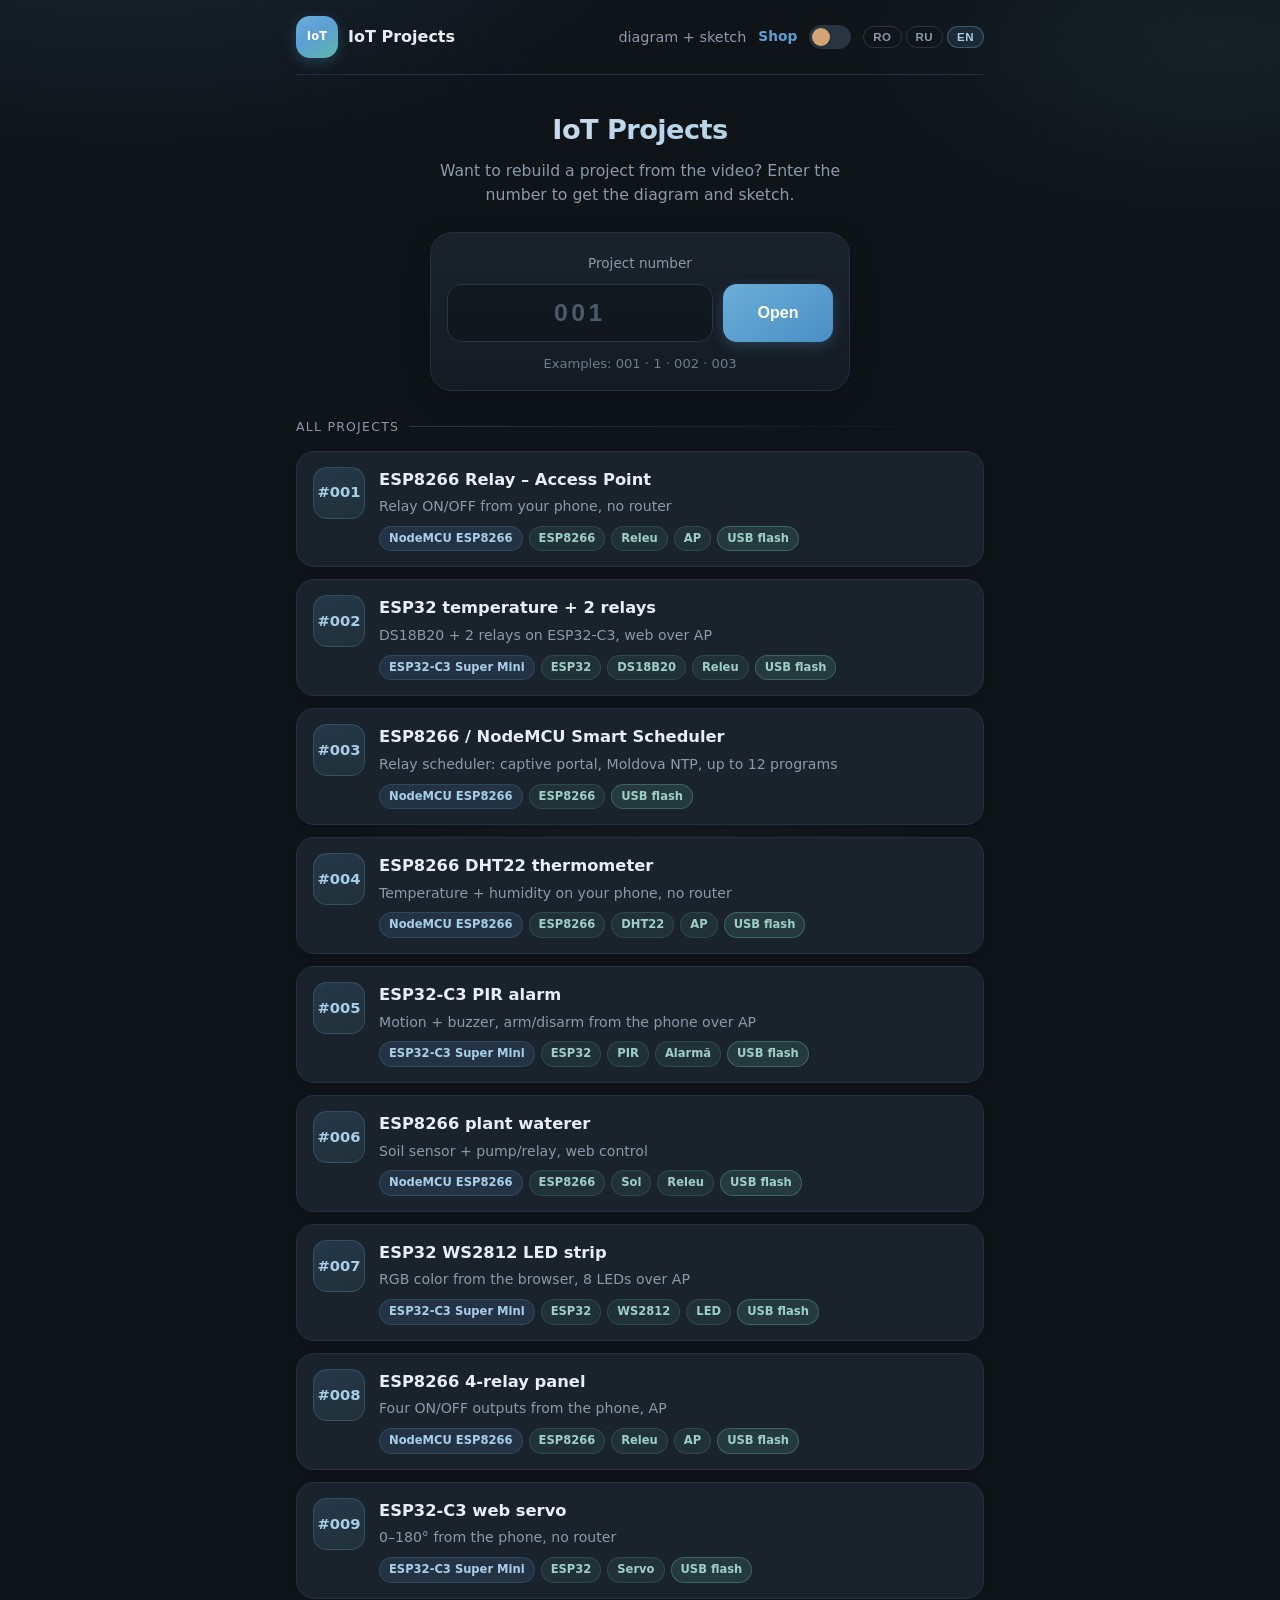
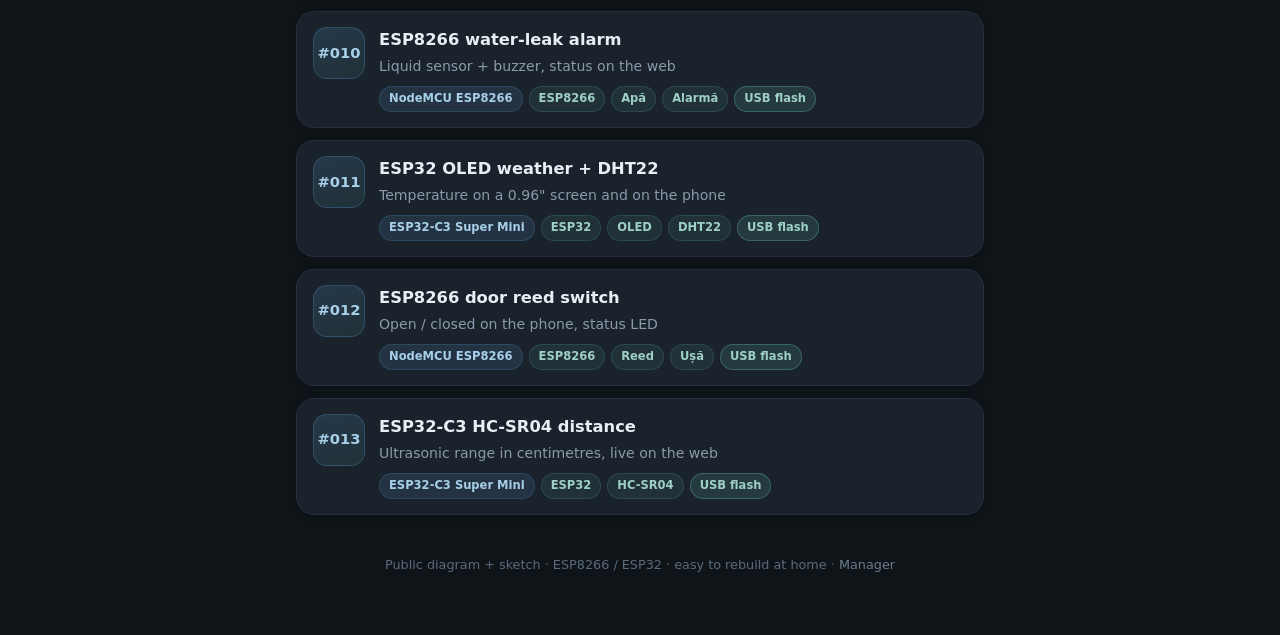
==== commit 01d24951: "Magazin componente: pagina shop, cos, preturi din Manager" ====
--- a/index.html
+++ b/index.html
@@ -7,13 +7,17 @@
   <meta name="description" content="Proiecte IoT de reprodus: schemă de cablare și sketch Arduino/ESP gata de upload. Introdu numărul proiectului din video." />
   <meta property="og:title" content="Proiecte IoT – #001 #002 #003…" />
   <meta property="og:description" content="Schemă + sketch ESP ca să reproduci proiectele din video" />
-  <link rel="stylesheet" href="styles.css?v=4" />
+  <link rel="stylesheet" href="styles.css?v=6" />
   <script>
     try {
       if (localStorage.getItem("iot-theme") === "fun") {
         document.documentElement.classList.add("theme-fun");
       }
     } catch (e) {}
+    if (location.hostname === "shop.esp-proiecte.md") {
+      var p = location.pathname || "/";
+      if (p === "/" || p === "") location.replace("/shop/" + (location.hash || ""));
+    }
   </script>
 </head>
 <body>
--- a/styles.css
+++ b/styles.css
@@ -86,6 +86,13 @@
   box-shadow: 0 4px 14px rgba(91, 159, 212, 0.28);
 }
 .back-link { color: var(--muted); font-size: 0.9rem; }
+.shop-nav {
+  font-size: 0.86rem;
+  font-weight: 700;
+  color: var(--accent);
+  text-decoration: none;
+}
+.shop-nav:hover { text-decoration: underline; }
 .top-right {
   display: flex;
   align-items: center;
@@ -701,75 +708,137 @@
   --bg-soft: #ffe7c8;
   --card: #fffaf2;
   --card-hover: #fff1dc;
-  --border: #f0c99a;
-  --border-soft: #f6d7b0;
-  --text: #2d2118;
-  --muted: #7a6454;
-  --accent: #e07a3d;
-  --accent-soft: rgba(224, 122, 61, 0.16);
-  --accent-strong: #d06528;
-  --teal: #2bb3a0;
-  --sage: #7cbc6a;
-  --amber: #f0a12e;
-  --pink: #e85d8a;
-  --green: #3caf6e;
-  --shadow: 0 8px 24px rgba(160, 90, 20, 0.12);
+  --border: #d9a56a;
+  --border-soft: #e8bc86;
+  --text: #1a120c;
+  --muted: #3d2a20;
+  --accent: #9a3412;
+  --accent-soft: rgba(154, 52, 18, 0.12);
+  --accent-strong: #7c2d12;
+  --teal: #0f766e;
+  --sage: #3f6212;
+  --amber: #b45309;
+  --pink: #9d174d;
+  --green: #166534;
+  --shadow: 0 8px 24px rgba(80, 40, 10, 0.14);
 }
 html.theme-fun body {
   background-image:
-    radial-gradient(ellipse 70% 45% at 8% 0%, rgba(255, 186, 80, 0.35), transparent 55%),
-    radial-gradient(ellipse 55% 40% at 96% 8%, rgba(255, 140, 160, 0.22), transparent 50%),
-    radial-gradient(ellipse 50% 35% at 50% 100%, rgba(120, 210, 180, 0.22), transparent 55%);
+    radial-gradient(ellipse 70% 45% at 8% 0%, rgba(255, 186, 80, 0.28), transparent 55%),
+    radial-gradient(ellipse 55% 40% at 96% 8%, rgba(255, 140, 160, 0.16), transparent 50%),
+    radial-gradient(ellipse 50% 35% at 50% 100%, rgba(120, 210, 180, 0.16), transparent 55%);
   background-attachment: scroll;
+  color: var(--text);
 }
 html.theme-fun .hero h1 {
-  background: linear-gradient(120deg, #e07a3d 0%, #f0a12e 50%, #e85d8a 100%);
-  -webkit-background-clip: text;
-  background-clip: text;
-  color: transparent;
+  background: none;
+  -webkit-background-clip: unset;
+  background-clip: unset;
+  color: #1a120c;
+}
+html.theme-fun .hero p,
+html.theme-fun .num-box label,
+html.theme-fun .num-hint,
+html.theme-fun .back-link,
+html.theme-fun .card p,
+html.theme-fun .proj-head .sub,
+html.theme-fun .note {
+  color: #3d2a20;
 }
 html.theme-fun .logo {
-  background: linear-gradient(145deg, #f0a12e 0%, #e07a3d 50%, #e85d8a 100%);
-  box-shadow: 0 4px 14px rgba(224, 122, 61, 0.35);
+  background: linear-gradient(145deg, #c2410c 0%, #9a3412 55%, #9d174d 100%);
+  color: #fff;
+  box-shadow: 0 4px 14px rgba(154, 52, 18, 0.35);
 }
 html.theme-fun .lang-btn {
-  background: rgba(255, 250, 242, 0.7);
-  color: var(--muted);
+  background: #fffaf2;
+  color: #3d2a20;
+  border-color: #d9a56a;
 }
 html.theme-fun .lang-btn.is-on {
-  color: #b84e18;
-  background: var(--accent-soft);
-  border-color: rgba(224, 122, 61, 0.4);
-}
+  color: #7c2d12;
+  background: #ffedd5;
+  border-color: #9a3412;
+  font-weight: 800;
+}
+html.theme-fun .num-row input {
+  color: #1a120c;
+  background: #fff;
+  border-color: #c9843e;
+}
+html.theme-fun .num-row input::placeholder { color: #6b5344; }
 html.theme-fun .num-row button {
-  background: linear-gradient(145deg, #f0a12e, #e07a3d);
-  box-shadow: 0 4px 14px rgba(224, 122, 61, 0.28);
+  background: linear-gradient(145deg, #c2410c, #9a3412);
+  color: #fff;
+  box-shadow: 0 4px 14px rgba(154, 52, 18, 0.28);
 }
 html.theme-fun .badge-num {
-  background: linear-gradient(160deg, rgba(240, 161, 46, 0.28), rgba(232, 93, 138, 0.14));
-  color: #c45a18;
-  border-color: rgba(224, 122, 61, 0.3);
-}
+  background: #ffedd5;
+  color: #7c2d12;
+  border-color: #c2410c;
+  font-weight: 800;
+}
+html.theme-fun .card h2 { color: #1a120c; }
 html.theme-fun .tag-pill {
-  background: rgba(43, 179, 160, 0.12);
-  color: #1f8a7a;
-  border-color: rgba(43, 179, 160, 0.22);
+  background: #ccfbf1;
+  color: #115e59;
+  border-color: #0f766e;
 }
 html.theme-fun .tag-pill.board {
-  background: var(--accent-soft);
-  color: #b84e18;
+  background: #ffedd5;
+  color: #7c2d12;
+  border-color: #c2410c;
 }
 html.theme-fun .tag-pill.flash-badge {
-  background: rgba(43, 179, 160, 0.16);
-  color: #1a7d6e;
-  border-color: rgba(43, 179, 160, 0.35);
+  background: #d1fae5;
+  color: #14532d;
+  border-color: #166534;
 }
 html.theme-fun .card:hover {
-  border-color: rgba(224, 122, 61, 0.45);
+  border-color: #9a3412;
+}
+html.theme-fun .proj-num {
+  color: #7c2d12;
+  background: #ffedd5;
+  border-color: #c2410c;
+}
+html.theme-fun .proj-head h1,
+html.theme-fun .panel h2,
+html.theme-fun .panel h3 {
+  color: #1a120c;
+}
+html.theme-fun th {
+  background: #ffedd5;
+  color: #1a120c;
+}
+html.theme-fun td { color: #1a120c; }
+html.theme-fun code,
+html.theme-fun td code {
+  color: #9a3412;
+}
+html.theme-fun .steps li {
+  background: #fff7ed;
+  color: #1a120c;
+  border-color: #e8bc86;
 }
 html.theme-fun .foot,
-html.theme-fun .foot a { color: #9a7b62; }
-html.theme-fun .foot a:hover { color: var(--accent); }
+html.theme-fun .foot a {
+  color: #3d2a20;
+}
+html.theme-fun .foot a:hover { color: #9a3412; }
+html.theme-fun .section-title { color: #3d2a20; }
+html.theme-fun .flash-panel h2 { color: #115e59 !important; }
+html.theme-fun .flash-note,
+html.theme-fun .flash-hint,
+html.theme-fun .flash-dl { color: #3d2a20; }
+html.theme-fun .tab {
+  background: #fffaf2;
+  color: #3d2a20;
+}
+html.theme-fun .tab.active {
+  color: #7c2d12;
+  background: #ffedd5;
+}
 
 @media (max-width: 960px) {
   .theme-decor .deco {
@@ -841,6 +910,95 @@
   .deco.d6 { bottom: 16px; right: -8px; }
 }
 
+/* Magazin */
+.shop-toolbar {
+  display: flex;
+  align-items: center;
+  justify-content: space-between;
+  gap: 10px;
+  flex-wrap: wrap;
+  margin: 0 0 16px;
+}
+.shop-cats { display: flex; flex-wrap: wrap; gap: 6px; }
+.shop-grid {
+  display: grid;
+  grid-template-columns: repeat(auto-fill, minmax(220px, 1fr));
+  gap: 14px;
+  margin-bottom: 22px;
+}
+.shop-card {
+  background: var(--card);
+  border: 1px solid var(--border-soft);
+  border-radius: var(--radius);
+  overflow: hidden;
+  box-shadow: 0 2px 10px rgba(0, 0, 0, 0.1);
+  display: flex;
+  flex-direction: column;
+}
+.shop-img {
+  width: 100%;
+  height: 140px;
+  object-fit: cover;
+  background: var(--bg-soft);
+  display: block;
+}
+.shop-img-ph {
+  display: grid;
+  place-items: center;
+  font-size: 2rem;
+  font-weight: 800;
+  color: var(--accent);
+}
+.shop-card-body { padding: 12px 14px 14px; display: flex; flex-direction: column; gap: 6px; flex: 1; }
+.shop-card-body h2 { margin: 0; font-size: 1rem; }
+.shop-card-body p { margin: 0; color: var(--muted); font-size: 0.84rem; }
+.shop-used { font-size: 0.75rem; color: var(--muted); }
+.shop-meta { display: flex; justify-content: space-between; align-items: baseline; gap: 8px; margin-top: 4px; }
+.shop-price { font-size: 1.1rem; }
+.shop-stock { font-size: 0.78rem; color: var(--muted); }
+.shop-card .btn { width: 100%; margin-top: auto; }
+.shop-cart { margin-top: 8px; }
+.cart-line {
+  display: grid;
+  grid-template-columns: 1fr auto auto;
+  gap: 10px;
+  align-items: center;
+  padding: 8px 0;
+  border-bottom: 1px solid var(--border-soft);
+  font-size: 0.92rem;
+}
+.cart-qty button {
+  width: 28px;
+  height: 28px;
+  border-radius: 8px;
+  border: 1px solid var(--border);
+  background: var(--bg-soft);
+  color: var(--text);
+  cursor: pointer;
+}
+.shop-total { font-weight: 800; font-size: 1.05rem; margin: 12px 0; }
+.order-form {
+  display: grid;
+  grid-template-columns: 1fr 1fr;
+  gap: 10px;
+}
+.order-form label { display: flex; flex-direction: column; gap: 4px; font-size: 0.82rem; color: var(--muted); }
+.order-form input,
+.order-form textarea {
+  border: 1px solid var(--border);
+  border-radius: 10px;
+  padding: 10px 12px;
+  background: var(--bg-soft);
+  color: var(--text);
+  font: inherit;
+}
+.order-form .full { grid-column: 1 / -1; }
+.order-form .btn { grid-column: 1 / -1; }
+@media (max-width: 560px) {
+  .shop-grid { grid-template-columns: 1fr; }
+  .order-form { grid-template-columns: 1fr; }
+}
+
 /* soft reduce motion */
 @media (prefers-reduced-motion: reduce) {
   .card, .num-row button {
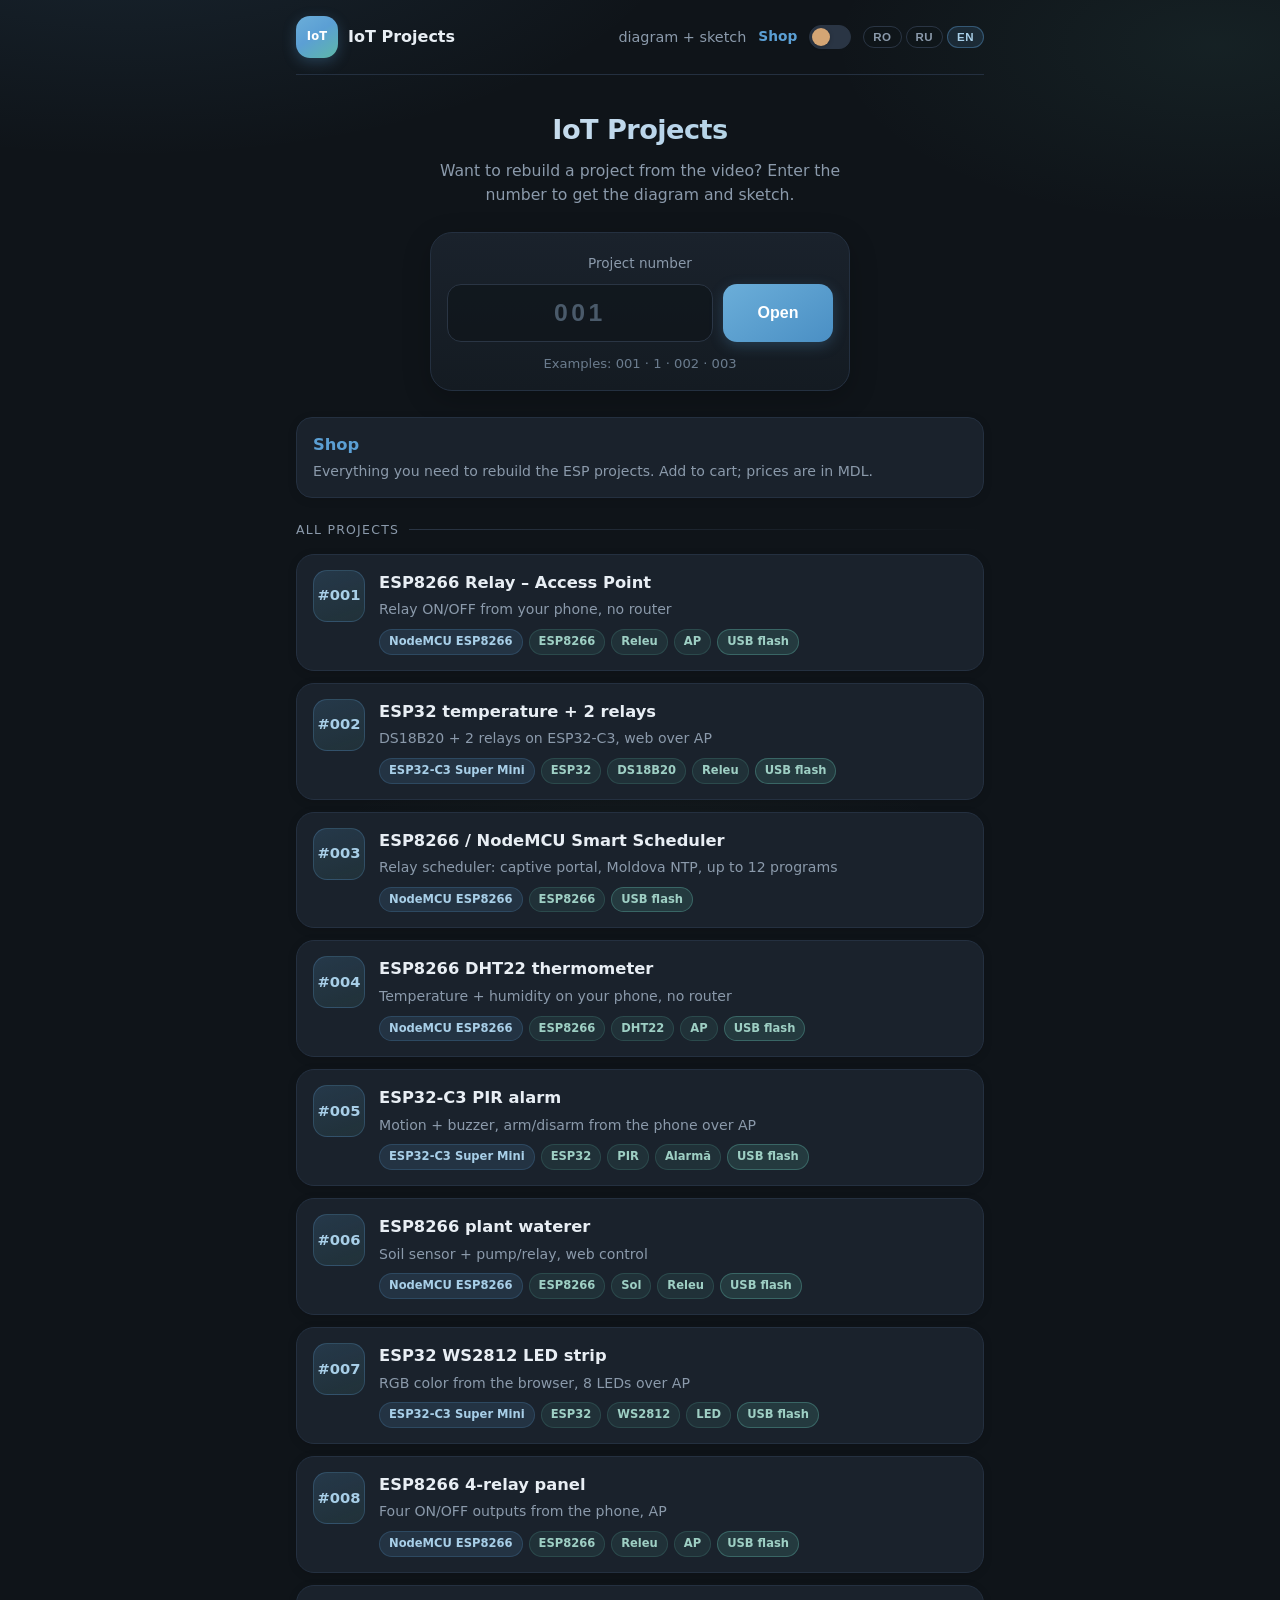
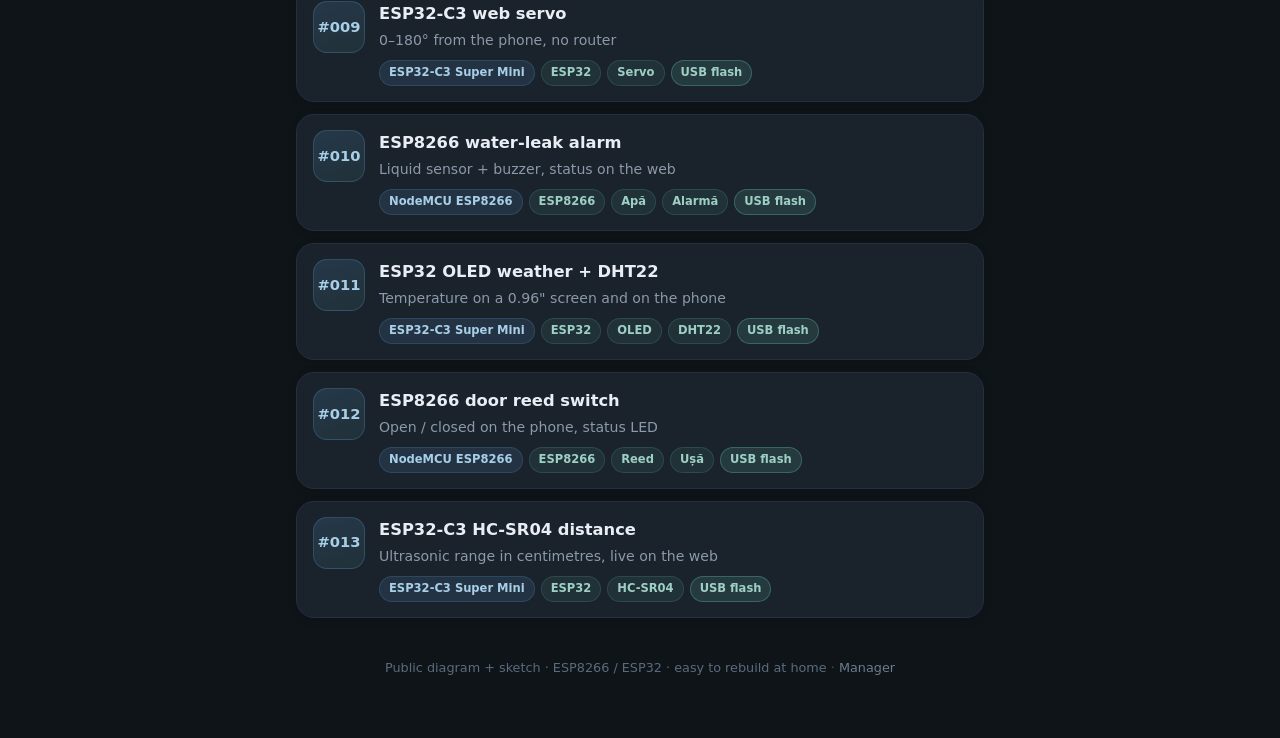
==== commit b579813f: "Magazin canonic pe /shop/ cu cai absolute" ====
--- a/index.html
+++ b/index.html
@@ -7,17 +7,14 @@
   <meta name="description" content="Proiecte IoT de reprodus: schemă de cablare și sketch Arduino/ESP gata de upload. Introdu numărul proiectului din video." />
   <meta property="og:title" content="Proiecte IoT – #001 #002 #003…" />
   <meta property="og:description" content="Schemă + sketch ESP ca să reproduci proiectele din video" />
-  <link rel="stylesheet" href="styles.css?v=6" />
+  <link rel="stylesheet" href="/styles.css?v=7" />
   <script>
     try {
       if (localStorage.getItem("iot-theme") === "fun") {
         document.documentElement.classList.add("theme-fun");
       }
     } catch (e) {}
-    if (location.hostname === "shop.esp-proiecte.md") {
-      var p = location.pathname || "/";
-      if (p === "/" || p === "") location.replace("/shop/" + (location.hash || ""));
-    }
+
   </script>
 </head>
 <body>
@@ -57,6 +54,11 @@
         <p class="num-hint" data-i18n="examples">Exemple: 001 · 1 · 002 · 003</p>
         <p class="num-error" id="num-error"></p>
       </div>
+
+      <a class="shop-banner" href="/shop/">
+        <strong data-i18n="shopLink">Magazin</strong>
+        <span data-i18n="shopLead">Tot ce-ți trebuie ca să reproduci proiectele ESP. Adaugi în coș, prețurile sunt în lei (MDL).</span>
+      </a>
 
       <div class="section-title" data-i18n="allProjects">Toate proiectele</div>
       <div class="list" id="project-list"></div>
--- a/styles.css
+++ b/styles.css
@@ -93,6 +93,22 @@
   text-decoration: none;
 }
 .shop-nav:hover { text-decoration: underline; }
+.shop-banner {
+  display: flex;
+  flex-direction: column;
+  gap: 4px;
+  margin: 0 0 22px;
+  padding: 14px 16px;
+  border-radius: 16px;
+  border: 1px solid var(--border-soft);
+  background: var(--card);
+  color: inherit;
+  text-decoration: none;
+  box-shadow: 0 2px 10px rgba(0, 0, 0, 0.1);
+}
+.shop-banner:hover { text-decoration: none; border-color: var(--accent); }
+.shop-banner strong { color: var(--accent); font-size: 1.02rem; }
+.shop-banner span { color: var(--muted); font-size: 0.88rem; }
 .top-right {
   display: flex;
   align-items: center;
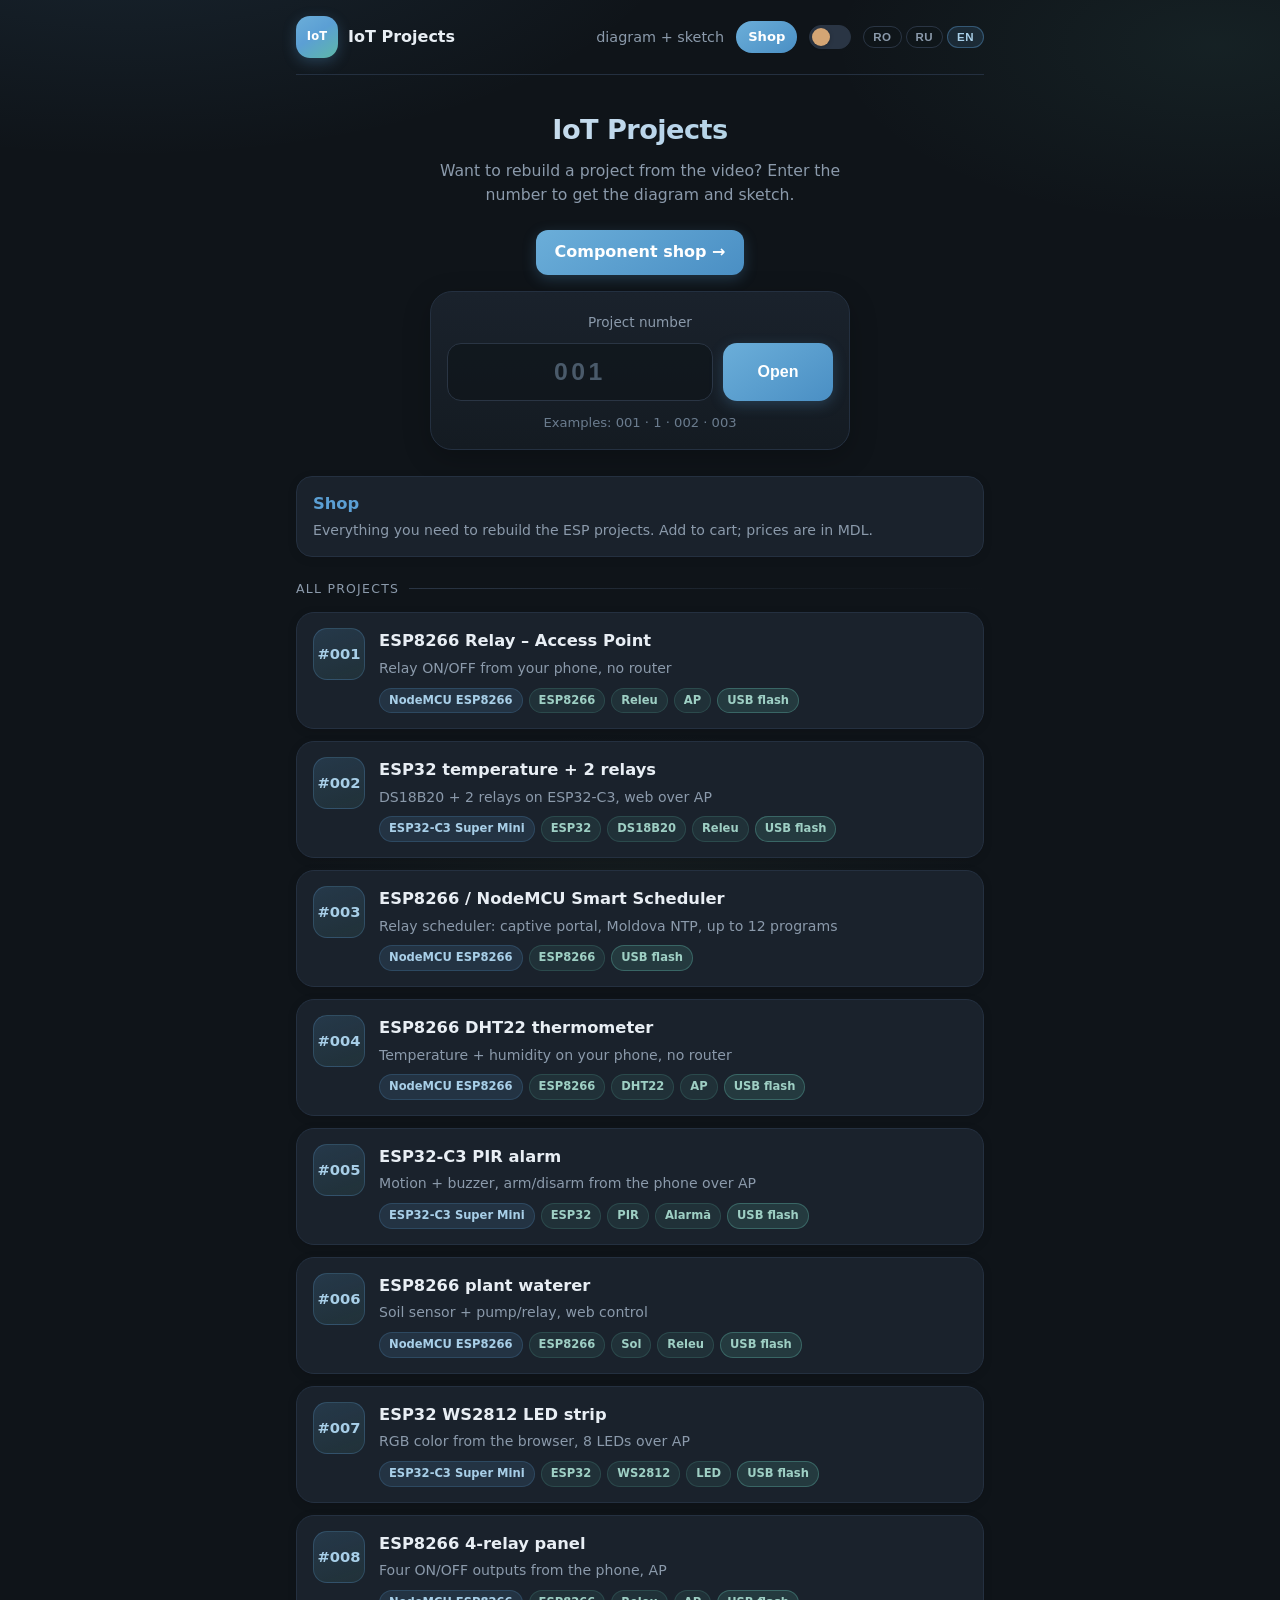
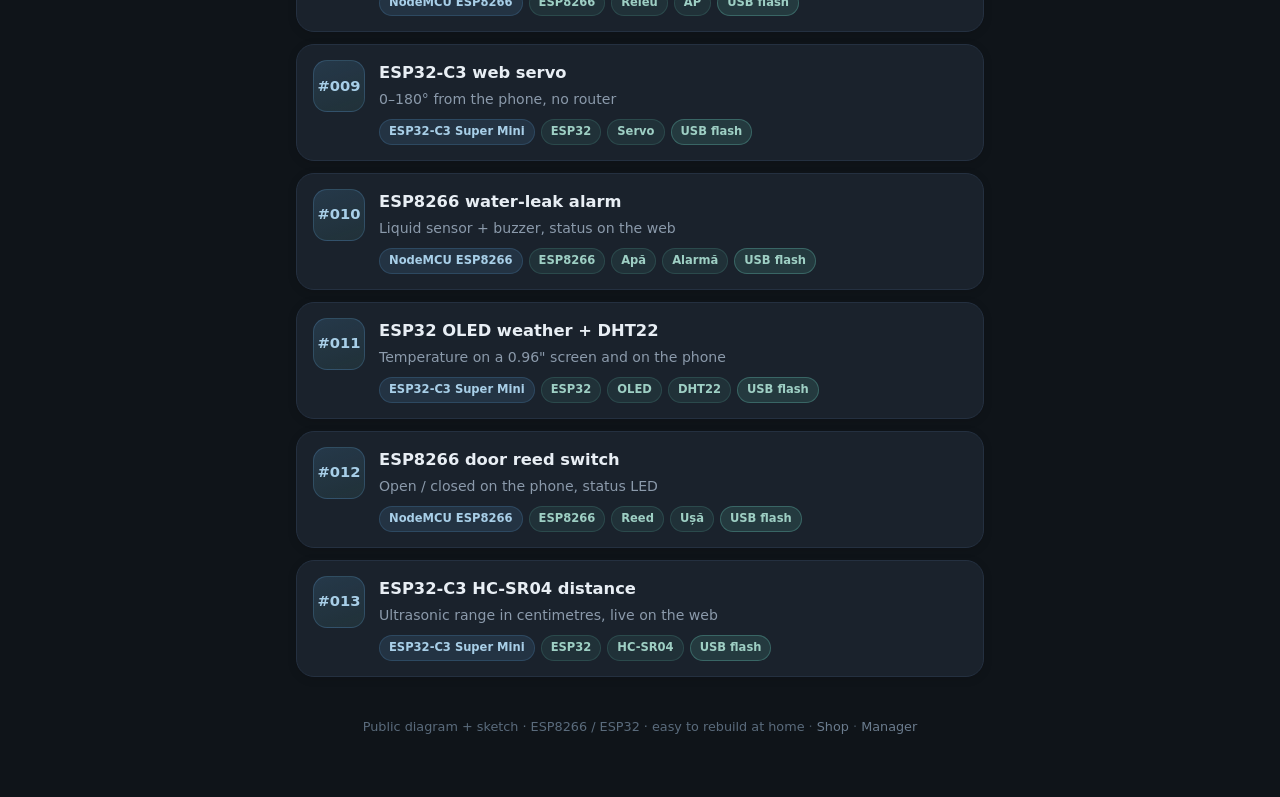
==== commit d919bfef: "Homepage: link vizibil Magazin catre /shop/" ====
--- a/index.html
+++ b/index.html
@@ -7,7 +7,7 @@
   <meta name="description" content="Proiecte IoT de reprodus: schemă de cablare și sketch Arduino/ESP gata de upload. Introdu numărul proiectului din video." />
   <meta property="og:title" content="Proiecte IoT – #001 #002 #003…" />
   <meta property="og:description" content="Schemă + sketch ESP ca să reproduci proiectele din video" />
-  <link rel="stylesheet" href="/styles.css?v=7" />
+  <link rel="stylesheet" href="/styles.css?v=9" />
   <script>
     try {
       if (localStorage.getItem("iot-theme") === "fun") {
@@ -34,6 +34,7 @@
       <section class="hero">
         <h1 data-i18n="hubTitle">Proiecte IoT</h1>
         <p data-i18n="hubLead">Vrei să reproduci un proiect din video? Introdu numărul și primești schema + sketch-ul.</p>
+        <a class="shop-cta" href="https://esp-proiecte.md/shop/" data-i18n="shopCta">Magazin componente →</a>
       </section>
 
       <div class="num-box">
@@ -55,7 +56,7 @@
         <p class="num-error" id="num-error"></p>
       </div>
 
-      <a class="shop-banner" href="/shop/">
+      <a class="shop-banner" href="https://esp-proiecte.md/shop/">
         <strong data-i18n="shopLink">Magazin</strong>
         <span data-i18n="shopLead">Tot ce-ți trebuie ca să reproduci proiectele ESP. Adaugi în coș, prețurile sunt în lei (MDL).</span>
       </a>
@@ -65,6 +66,8 @@
 
       <p class="foot">
         <span data-i18n="foot">Schemă + sketch public · ESP8266 / ESP32 · reprodus ușor acasă</span>
+        <span class="foot-sep"> · </span>
+        <a href="https://esp-proiecte.md/shop/" data-i18n="shopLink">Magazin</a>
         <span class="foot-sep"> · </span>
         <a href="#/admin" data-i18n="adminLink">Manager</a>
       </p>
@@ -99,8 +102,8 @@
   </div>
 
   <script src="projects-data.js"></script>
-  <script src="i18n.js"></script>
+  <script src="i18n.js?v=6"></script>
   <script src="flash.js"></script>
-  <script src="app.js"></script>
+  <script src="app.js?v=6"></script>
 </body>
 </html>
--- a/styles.css
+++ b/styles.css
@@ -87,12 +87,32 @@
 }
 .back-link { color: var(--muted); font-size: 0.9rem; }
 .shop-nav {
-  font-size: 0.86rem;
-  font-weight: 700;
-  color: var(--accent);
+  font-size: 0.82rem;
+  font-weight: 800;
+  color: #fff;
   text-decoration: none;
-}
-.shop-nav:hover { text-decoration: underline; }
+  background: linear-gradient(145deg, #6baed9, var(--accent-strong));
+  border-radius: 999px;
+  padding: 6px 12px;
+}
+.shop-nav:hover { text-decoration: none; filter: brightness(1.06); }
+.shop-cta {
+  display: inline-block;
+  margin: 4px 0 10px;
+  padding: 10px 18px;
+  border-radius: 12px;
+  font-weight: 800;
+  color: #fff !important;
+  text-decoration: none !important;
+  background: linear-gradient(145deg, #6baed9, var(--accent-strong));
+  box-shadow: 0 4px 14px rgba(91, 159, 212, 0.25);
+}
+.shop-cta:hover { filter: brightness(1.06); }
+html.theme-fun .shop-nav,
+html.theme-fun .shop-cta {
+  background: linear-gradient(145deg, #c2410c, #9a3412);
+  color: #fff !important;
+}
 .shop-banner {
   display: flex;
   flex-direction: column;
@@ -936,6 +956,33 @@
   margin: 0 0 16px;
 }
 .shop-cats { display: flex; flex-wrap: wrap; gap: 6px; }
+.shop-cat-btn {
+  border: 1px solid var(--border);
+  background: rgba(15, 20, 25, 0.45);
+  color: var(--muted);
+  border-radius: 999px;
+  padding: 4px 9px;
+  font-size: 0.72rem;
+  font-weight: 750;
+  letter-spacing: 0.04em;
+  cursor: pointer;
+}
+.shop-cat-btn:hover { color: var(--text); }
+.shop-cat-btn.is-on {
+  color: #a8cfe8;
+  background: var(--accent-soft);
+  border-color: rgba(91, 159, 212, 0.4);
+}
+html.theme-fun .shop-cat-btn {
+  background: #fffaf2;
+  color: #3d2a20;
+  border-color: #d9a56a;
+}
+html.theme-fun .shop-cat-btn.is-on {
+  color: #7c2d12;
+  background: #ffedd5;
+  border-color: #9a3412;
+}
 .shop-grid {
   display: grid;
   grid-template-columns: repeat(auto-fill, minmax(220px, 1fr));
